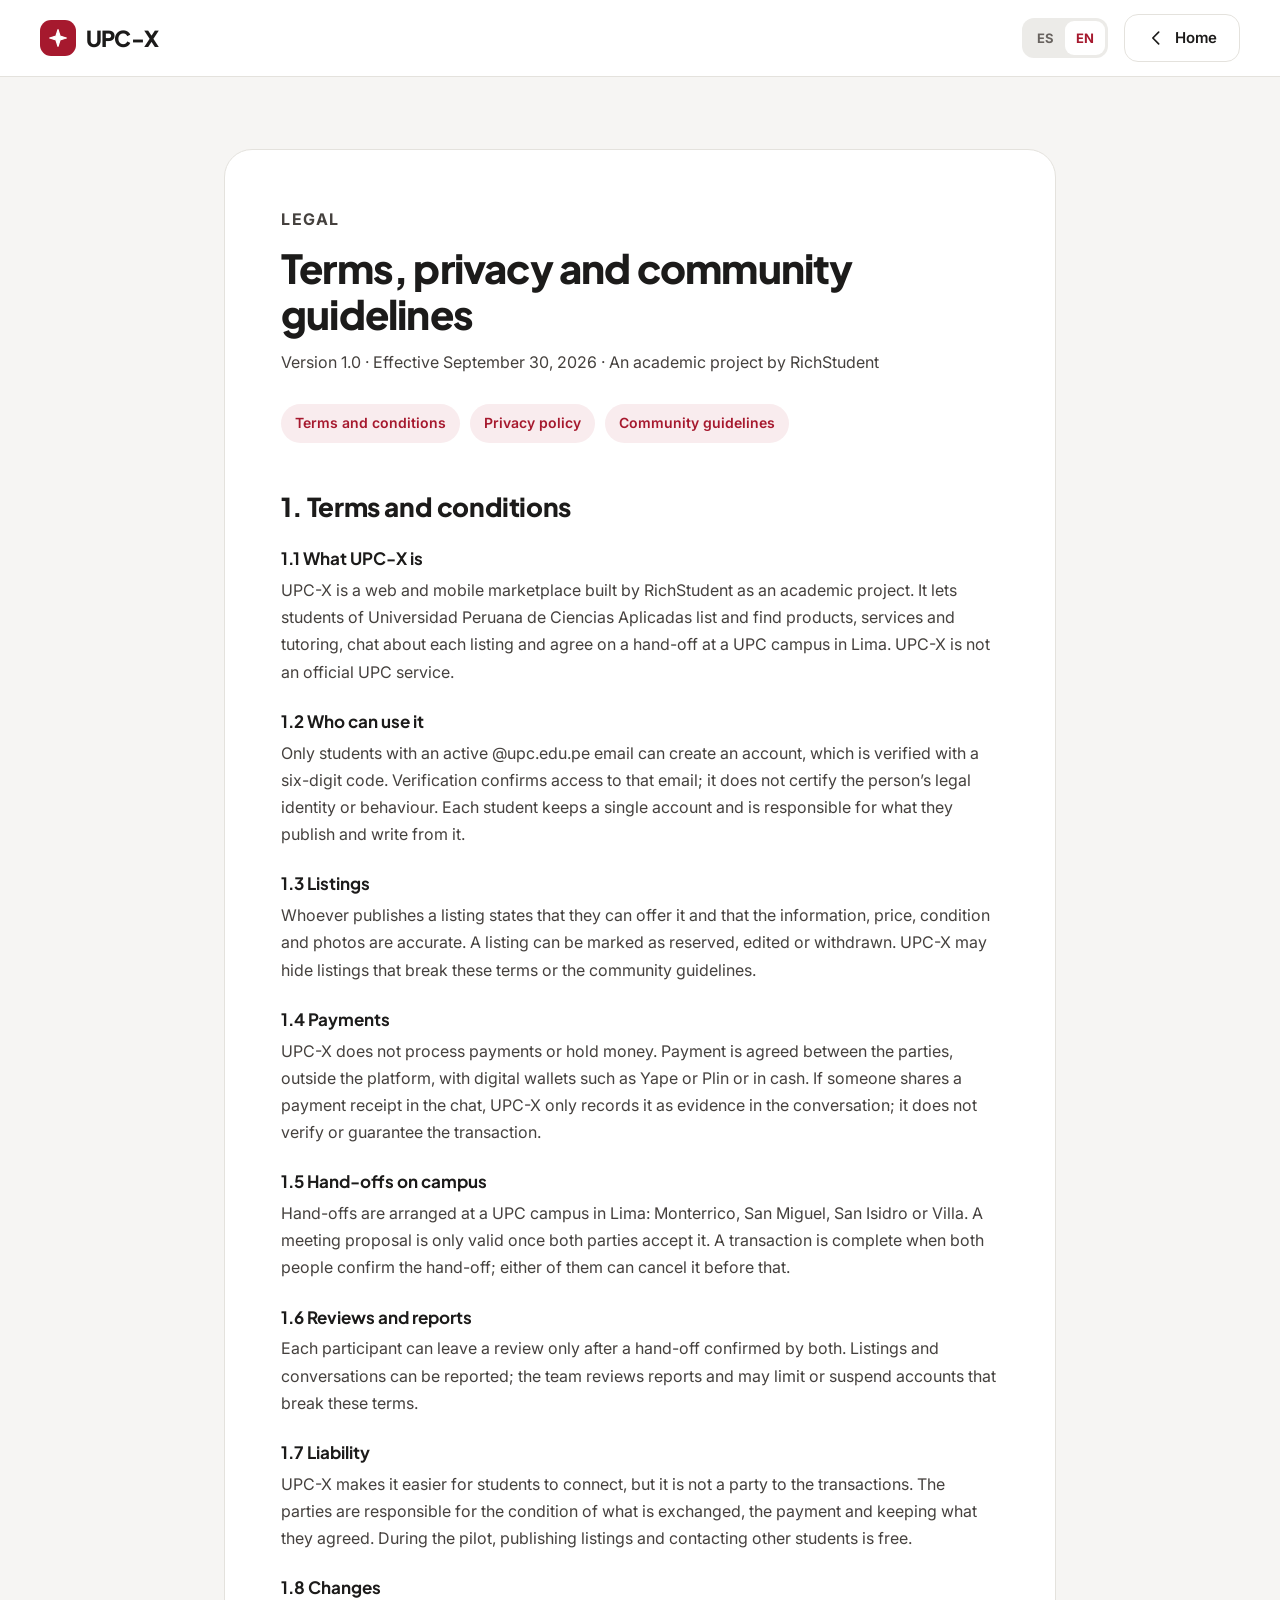
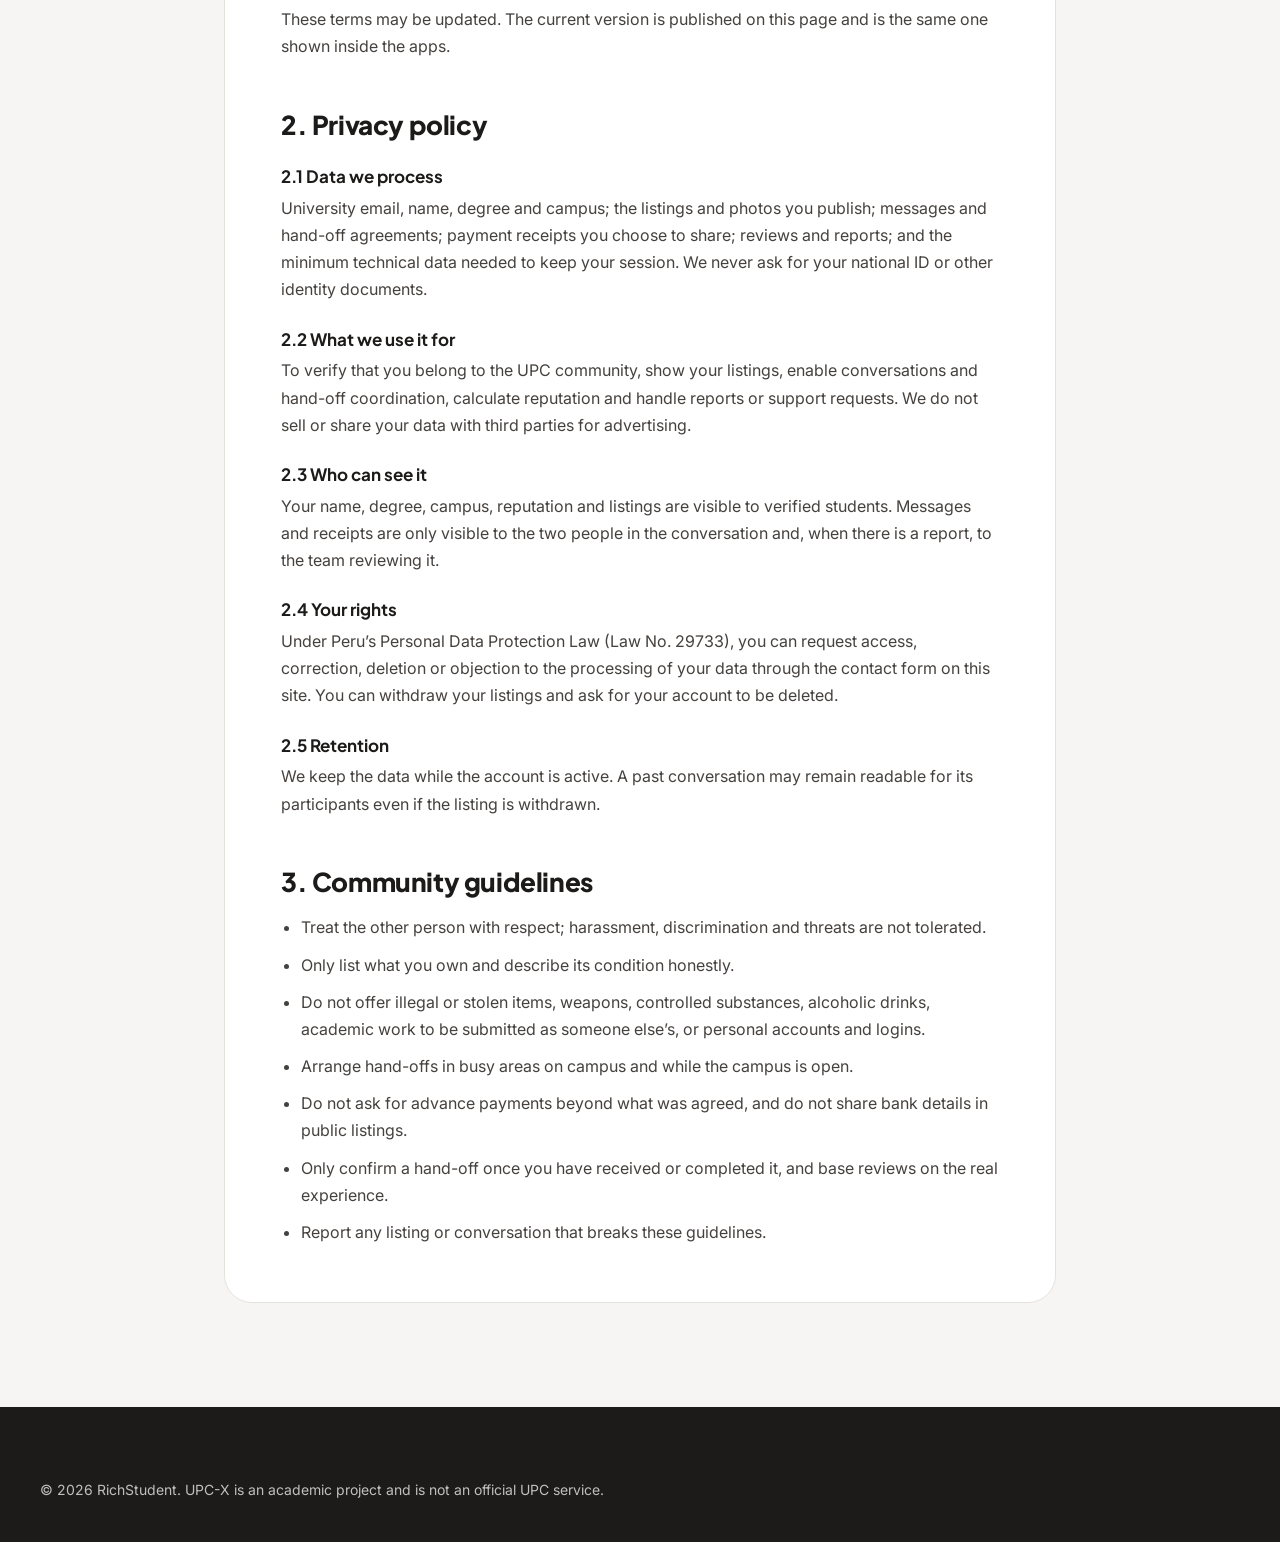
==== terminos.html @ 5d8f275a "feat: rediseñar la landing con los tokens del informe y versión móvil Rehace la landing sobre el dis" ====
<!doctype html>
<html lang="es-419">
<head>
  <meta charset="utf-8">
  <meta name="viewport" content="width=device-width, initial-scale=1">
  <title>UPC-X — Términos, privacidad y normas de la comunidad</title>
  <meta name="description" content="Marketplace web y móvil para estudiantes UPC verificados que coordinan compras, ventas, servicios y tutorías dentro del campus.">
  <meta name="keywords" content="marketplace UPC, estudiantes UPC, compra y venta en campus, avisos entre estudiantes, tutorías UPC">
  <meta name="author" content="RichStudent">
  <meta name="robots" content="index, follow">
  <meta name="theme-color" content="#a6192e">
  <link rel="canonical" href="https://upc-x.github.io/Landing-Page/terminos.html">
  <link rel="alternate" hreflang="es-419" href="https://upc-x.github.io/Landing-Page/terminos.html?lang=es">
  <link rel="alternate" hreflang="en" href="https://upc-x.github.io/Landing-Page/terminos.html?lang=en">
  <link rel="alternate" hreflang="x-default" href="https://upc-x.github.io/Landing-Page/terminos.html">
  <meta property="og:type" content="website">
  <meta property="og:site_name" content="UPC-X">
  <meta property="og:locale" content="es_LA">
  <meta property="og:locale:alternate" content="en_US">
  <meta property="og:title" content="UPC-X — Términos, privacidad y normas de la comunidad">
  <meta property="og:description" content="Marketplace web y móvil para estudiantes UPC verificados que coordinan compras, ventas, servicios y tutorías dentro del campus.">
  <meta property="og:image" content="https://upc-x.github.io/Landing-Page/assets/images/og-image.jpg">
  <meta property="og:image:alt" content="Portada de UPC-X: estudiantes UPC intercambiando útiles y la aplicación en un celular.">
  <meta name="twitter:card" content="summary_large_image">
  <link rel="icon" href="assets/icons/favicon.svg" type="image/svg+xml">
  <link rel="preconnect" href="https://fonts.googleapis.com">
  <link rel="preconnect" href="https://fonts.gstatic.com" crossorigin>
  <link href="https://fonts.googleapis.com/css2?family=Inter:wght@400;500;600;700&amp;family=Plus+Jakarta+Sans:wght@600;700;800&amp;display=swap" rel="stylesheet">
  <link rel="stylesheet" href="css/styles.css">
</head>
<body class="terms-page">
  <a class="skip-link" href="#contenido" data-i18n="skip">Saltar al contenido</a>

  <header class="site-header">
    <nav class="nav" aria-label="Principal" data-i18n-attr="aria-label:navLabel">
      <div class="container nav-inner">
        <a class="brand" href="index.html" aria-label="UPC-X, ir al inicio" data-i18n-attr="aria-label:brandLabel">
          <span class="brand-mark"><svg class="icon" viewBox="0 0 24 24" aria-hidden="true"><path d="m12 2 2.4 7.6L22 12l-7.6 2.4L12 22l-2.4-7.6L2 12l7.6-2.4Z"/></svg></span>
          <span class="brand-name">UPC-X</span>
        </a>
        <div class="nav-actions">
          <div class="lang-switch" role="group" aria-label="Idioma" data-i18n-attr="aria-label:langLabel">
            <button type="button" class="lang-option" data-lang="es" aria-pressed="true">ES</button>
            <button type="button" class="lang-option" data-lang="en" aria-pressed="false">EN</button>
          </div>
          <a class="btn btn-outline" href="index.html"><svg class="icon" viewBox="0 0 24 24" aria-hidden="true"><path d="m14 5-7 7 7 7"/></svg><span data-i18n="termsBack">Inicio</span></a>
        </div>
      </div>
    </nav>
  </header>

  <main id="contenido" class="terms">
    <div class="container terms-inner">
      <article data-lang-block="es" lang="es-419">
        <p class="eyebrow">Legal</p>
        <h1>Términos, privacidad y normas de la comunidad</h1>
        <p class="terms-meta">Versión 1.0 · Vigente desde el 30 de septiembre de 2026 · Proyecto académico de RichStudent</p>
        <nav class="terms-toc" aria-label="Contenido del documento">
          <a href="#terminos">Términos y condiciones</a>
          <a href="#privacidad">Política de privacidad</a>
          <a href="#normas">Normas de la comunidad</a>
        </nav>

        <section id="terminos" aria-labelledby="terminos-titulo">
          <h2 id="terminos-titulo">1. Términos y condiciones</h2>
          <h3>1.1 Qué es UPC-X</h3>
          <p>UPC-X es un marketplace web y móvil desarrollado por RichStudent como proyecto académico. Permite que estudiantes de la Universidad Peruana de Ciencias Aplicadas publiquen y encuentren productos, servicios y tutorías, conversen sobre cada aviso y acuerden la entrega en una sede UPC de Lima. UPC-X no es un servicio oficial de la UPC.</p>
          <h3>1.2 Quién puede usarlo</h3>
          <p>Solo pueden crear una cuenta los estudiantes con un correo institucional @upc.edu.pe activo, que se verifica mediante un código de seis dígitos. La verificación confirma el acceso a ese correo; no certifica la identidad civil ni la conducta de la persona. Cada estudiante mantiene una sola cuenta y es responsable de lo que publica y escribe desde ella.</p>
          <h3>1.3 Avisos</h3>
          <p>Quien publica un aviso declara que puede ofrecer lo publicado y que la información, el precio, la condición y las fotos corresponden a la realidad. Un aviso puede marcarse como reservado, editarse o retirarse. UPC-X puede ocultar avisos que incumplan estas condiciones o las normas de la comunidad.</p>
          <h3>1.4 Pagos</h3>
          <p>UPC-X no procesa pagos ni retiene dinero. El pago se acuerda entre las partes, fuera de la plataforma, mediante billeteras digitales como Yape o Plin o en efectivo. Si una persona comparte en el chat una constancia de pago, UPC-X solo la registra como evidencia de la conversación; no comprueba ni garantiza la operación.</p>
          <h3>1.5 Entregas en campus</h3>
          <p>Las entregas se coordinan en una sede UPC de Lima: Monterrico, San Miguel, San Isidro o Villa. Una propuesta de encuentro solo es válida cuando ambas partes la aceptan. La transacción se considera completada cuando las dos personas confirman la entrega; cualquiera de ellas puede cancelarla antes.</p>
          <h3>1.6 Reseñas y reportes</h3>
          <p>Cada participante puede dejar una reseña solo después de una entrega confirmada por ambos. Los avisos y las conversaciones pueden reportarse; el equipo revisa los reportes y puede limitar o suspender cuentas que incumplan estas condiciones.</p>
          <h3>1.7 Responsabilidad</h3>
          <p>UPC-X facilita el contacto entre estudiantes, pero no es parte de las transacciones. Las partes son responsables del estado de lo intercambiado, del pago y del cumplimiento de lo acordado. Durante el piloto, publicar avisos y contactar a otros estudiantes no tiene costo.</p>
          <h3>1.8 Cambios</h3>
          <p>Estos términos pueden actualizarse. La versión vigente se publica en esta página y es la misma que se muestra dentro de las aplicaciones.</p>
        </section>

        <section id="privacidad" aria-labelledby="privacidad-titulo">
          <h2 id="privacidad-titulo">2. Política de privacidad</h2>
          <h3>2.1 Datos que tratamos</h3>
          <p>Correo institucional, nombre, carrera y sede; avisos y fotos que publicas; mensajes y acuerdos de entrega; constancias de pago que decidas compartir; reseñas y reportes; y datos técnicos mínimos para mantener la sesión. No solicitamos DNI ni otros documentos de identidad.</p>
          <h3>2.2 Para qué los usamos</h3>
          <p>Para verificar que perteneces a la comunidad UPC, mostrar tus avisos, permitir la conversación y la coordinación de entregas, calcular la reputación y atender reportes o consultas de soporte. No vendemos ni cedemos tus datos a terceros con fines publicitarios.</p>
          <h3>2.3 Quién los ve</h3>
          <p>Tu nombre, carrera, sede, reputación y avisos son visibles para estudiantes verificados. Los mensajes y las constancias solo son visibles para las dos personas de la conversación y, cuando existe un reporte, para el equipo que lo revisa.</p>
          <h3>2.4 Tus derechos</h3>
          <p>Conforme a la Ley N.° 29733, Ley de Protección de Datos Personales del Perú, puedes solicitar acceso, rectificación, cancelación u oposición al tratamiento de tus datos mediante el formulario de contacto de esta página. Puedes retirar tus avisos y solicitar la eliminación de tu cuenta.</p>
          <h3>2.5 Conservación</h3>
          <p>Conservamos los datos mientras la cuenta esté activa. Una conversación histórica puede mantenerse legible para sus participantes aunque el aviso se retire.</p>
        </section>

        <section id="normas" aria-labelledby="normas-titulo">
          <h2 id="normas-titulo">3. Normas de la comunidad</h2>
          <ul class="terms-list">
            <li>Trata a la otra persona con respeto; no se tolera acoso, discriminación ni amenazas.</li>
            <li>Publica solo lo que tienes y describe su estado con honestidad.</li>
            <li>No ofrezcas artículos ilegales, robados, armas, sustancias controladas, bebidas alcohólicas, trabajos académicos para ser presentados como propios ni cuentas o accesos personales.</li>
            <li>Acuerda las entregas en lugares concurridos del campus y en horarios en que la sede esté abierta.</li>
            <li>No pidas pagos por adelantado fuera de lo acordado ni compartas datos bancarios en avisos públicos.</li>
            <li>Confirma la entrega solo cuando la hayas recibido o realizado, y deja reseñas basadas en la experiencia real.</li>
            <li>Reporta cualquier aviso o conversación que incumpla estas normas.</li>
          </ul>
        </section>
      </article>

      <article data-lang-block="en" lang="en" hidden>
        <p class="eyebrow">Legal</p>
        <h1>Terms, privacy and community guidelines</h1>
        <p class="terms-meta">Version 1.0 · Effective September 30, 2026 · An academic project by RichStudent</p>
        <nav class="terms-toc" aria-label="Document contents">
          <a href="#terms">Terms and conditions</a>
          <a href="#privacy">Privacy policy</a>
          <a href="#guidelines">Community guidelines</a>
        </nav>

        <section id="terms" aria-labelledby="terms-title">
          <h2 id="terms-title">1. Terms and conditions</h2>
          <h3>1.1 What UPC-X is</h3>
          <p>UPC-X is a web and mobile marketplace built by RichStudent as an academic project. It lets students of Universidad Peruana de Ciencias Aplicadas list and find products, services and tutoring, chat about each listing and agree on a hand-off at a UPC campus in Lima. UPC-X is not an official UPC service.</p>
          <h3>1.2 Who can use it</h3>
          <p>Only students with an active @upc.edu.pe email can create an account, which is verified with a six-digit code. Verification confirms access to that email; it does not certify the person’s legal identity or behaviour. Each student keeps a single account and is responsible for what they publish and write from it.</p>
          <h3>1.3 Listings</h3>
          <p>Whoever publishes a listing states that they can offer it and that the information, price, condition and photos are accurate. A listing can be marked as reserved, edited or withdrawn. UPC-X may hide listings that break these terms or the community guidelines.</p>
          <h3>1.4 Payments</h3>
          <p>UPC-X does not process payments or hold money. Payment is agreed between the parties, outside the platform, with digital wallets such as Yape or Plin or in cash. If someone shares a payment receipt in the chat, UPC-X only records it as evidence in the conversation; it does not verify or guarantee the transaction.</p>
          <h3>1.5 Hand-offs on campus</h3>
          <p>Hand-offs are arranged at a UPC campus in Lima: Monterrico, San Miguel, San Isidro or Villa. A meeting proposal is only valid once both parties accept it. A transaction is complete when both people confirm the hand-off; either of them can cancel it before that.</p>
          <h3>1.6 Reviews and reports</h3>
          <p>Each participant can leave a review only after a hand-off confirmed by both. Listings and conversations can be reported; the team reviews reports and may limit or suspend accounts that break these terms.</p>
          <h3>1.7 Liability</h3>
          <p>UPC-X makes it easier for students to connect, but it is not a party to the transactions. The parties are responsible for the condition of what is exchanged, the payment and keeping what they agreed. During the pilot, publishing listings and contacting other students is free.</p>
          <h3>1.8 Changes</h3>
          <p>These terms may be updated. The current version is published on this page and is the same one shown inside the apps.</p>
        </section>

        <section id="privacy" aria-labelledby="privacy-title">
          <h2 id="privacy-title">2. Privacy policy</h2>
          <h3>2.1 Data we process</h3>
          <p>University email, name, degree and campus; the listings and photos you publish; messages and hand-off agreements; payment receipts you choose to share; reviews and reports; and the minimum technical data needed to keep your session. We never ask for your national ID or other identity documents.</p>
          <h3>2.2 What we use it for</h3>
          <p>To verify that you belong to the UPC community, show your listings, enable conversations and hand-off coordination, calculate reputation and handle reports or support requests. We do not sell or share your data with third parties for advertising.</p>
          <h3>2.3 Who can see it</h3>
          <p>Your name, degree, campus, reputation and listings are visible to verified students. Messages and receipts are only visible to the two people in the conversation and, when there is a report, to the team reviewing it.</p>
          <h3>2.4 Your rights</h3>
          <p>Under Peru’s Personal Data Protection Law (Law No. 29733), you can request access, correction, deletion or objection to the processing of your data through the contact form on this site. You can withdraw your listings and ask for your account to be deleted.</p>
          <h3>2.5 Retention</h3>
          <p>We keep the data while the account is active. A past conversation may remain readable for its participants even if the listing is withdrawn.</p>
        </section>

        <section id="guidelines" aria-labelledby="guidelines-title">
          <h2 id="guidelines-title">3. Community guidelines</h2>
          <ul class="terms-list">
            <li>Treat the other person with respect; harassment, discrimination and threats are not tolerated.</li>
            <li>Only list what you own and describe its condition honestly.</li>
            <li>Do not offer illegal or stolen items, weapons, controlled substances, alcoholic drinks, academic work to be submitted as someone else’s, or personal accounts and logins.</li>
            <li>Arrange hand-offs in busy areas on campus and while the campus is open.</li>
            <li>Do not ask for advance payments beyond what was agreed, and do not share bank details in public listings.</li>
            <li>Only confirm a hand-off once you have received or completed it, and base reviews on the real experience.</li>
            <li>Report any listing or conversation that breaks these guidelines.</li>
          </ul>
        </section>
      </article>
    </div>
  </main>

  <footer class="footer">
    <div class="container">
      <div class="footer-bottom footer-bottom-solo">
        <p data-i18n="footerCopy">© 2026 RichStudent. UPC-X es un proyecto académico y no es un servicio oficial de la UPC.</p>
      </div>
    </div>
  </footer>

  <script src="js/i18n.js"></script>
  <script src="js/main.js"></script>
</body>
</html>
---- css/styles.css ----
/* UPC-X landing. Tokens from report section 4.1 (same values as the mobile and web mock-ups). */
:root {
  --bg: #f6f5f3;
  --ink: #1c1b1a;
  --card: #fff;
  --primary: #a6192e;
  --primary-dark: #7c1022;
  --secondary: #ecebe8;
  --muted: #68635f;
  --line: #e4e2dd;
  --rose: #f9ecee;
  --rose-light: #f2c7cd;
  --green: #0b6b5b;
  --mint: #e8f3ef;
  --hero: radial-gradient(ellipse at 100% 90%, #82313d 0, transparent 58%), linear-gradient(120deg, #360c16, #641023);
  --radius-lg: 28px;
  --radius-md: 24px;
  --radius-sm: 16px;
  --font-title: "Plus Jakarta Sans", Arial, sans-serif;
  --font-body: Inter, Arial, sans-serif;
}

*,
*::before,
*::after {
  box-sizing: border-box;
}

html {
  scroll-behavior: smooth;
  scroll-padding-top: 88px;
}

body {
  margin: 0;
  background: var(--card);
  color: var(--ink);
  font-family: var(--font-body);
  font-size: 16px;
  line-height: 1.6;
  -webkit-font-smoothing: antialiased;
}

h1,
h2,
h3,
h4,
p,
ul,
ol,
figure,
blockquote {
  margin: 0;
}

ul,
ol {
  padding: 0;
  list-style: none;
}

a {
  color: inherit;
  text-decoration: none;
}

img {
  display: block;
  max-width: 100%;
  height: auto;
}

button,
input,
textarea {
  font: inherit;
}

:focus-visible {
  outline: 3px solid var(--primary);
  outline-offset: 3px;
}

.hero :focus-visible,
.cta-card :focus-visible,
.footer :focus-visible {
  outline-color: #fff;
}

.skip-link {
  position: absolute;
  top: -48px;
  left: 16px;
  z-index: 100;
  padding: 10px 16px;
  border-radius: 12px;
  background: var(--ink);
  color: #fff;
}

.skip-link:focus {
  top: 12px;
}

.container {
  width: 100%;
  max-width: 1248px;
  margin: 0 auto;
  padding: 0 24px;
}

.icon {
  width: 20px;
  height: 20px;
  flex: none;
  fill: none;
  stroke: currentColor;
  stroke-width: 2;
  stroke-linecap: round;
  stroke-linejoin: round;
}

/* Buttons */
.btn {
  display: inline-flex;
  align-items: center;
  justify-content: center;
  gap: 8px;
  min-height: 48px;
  padding: 0 22px;
  border: 1px solid transparent;
  border-radius: 14px;
  font-size: 15px;
  font-weight: 600;
  line-height: 1.2;
  white-space: nowrap;
  cursor: pointer;
  transition: background-color 0.2s ease, border-color 0.2s ease, color 0.2s ease;
}

.btn-lg {
  min-height: 52px;
  padding: 0 26px;
  font-size: 16px;
}

.btn-block {
  width: 100%;
}

.btn-primary {
  background: var(--primary);
  color: #fff;
}

.btn-primary:hover {
  background: var(--primary-dark);
}

.btn-outline {
  border-color: var(--line);
  background: var(--card);
  color: var(--ink);
}

.btn-outline:hover {
  border-color: var(--primary);
  color: var(--primary);
}

.btn-light {
  background: #fff;
  color: var(--primary);
}

.btn-light:hover {
  background: var(--rose);
}

.btn-ghost {
  border-color: rgba(255, 255, 255, 0.45);
  background: transparent;
  color: #fff;
}

.btn-ghost:hover {
  border-color: #fff;
  background: rgba(255, 255, 255, 0.1);
}

/* Brand */
.brand {
  display: inline-flex;
  align-items: center;
  gap: 10px;
  color: var(--ink);
}

.brand-mark {
  display: grid;
  place-items: center;
  width: 36px;
  height: 36px;
  border-radius: 11px;
  background: var(--primary);
  color: #fff;
}

.brand-mark .icon {
  width: 20px;
  height: 20px;
  fill: currentColor;
  stroke-width: 1.5;
}

.brand-name {
  font-family: var(--font-title);
  font-size: 22px;
  font-weight: 800;
  line-height: 1;
  letter-spacing: -0.8px;
}

.brand-light {
  color: #fff;
}

/* Navigation */
.site-header {
  position: sticky;
  top: 0;
  z-index: 50;
}

.nav {
  position: relative;
  border-bottom: 1px solid var(--line);
  background: rgba(255, 255, 255, 0.96);
  backdrop-filter: blur(8px);
}

.nav-inner {
  display: flex;
  align-items: center;
  justify-content: space-between;
  gap: 24px;
  height: 76px;
}

.nav-links {
  display: flex;
  align-items: center;
  gap: 32px;
  font-size: 15px;
  font-weight: 500;
}

.nav-links a {
  color: var(--muted);
}

.nav-links a:hover {
  color: var(--primary);
}

.nav-menu-actions {
  display: none;
}

.nav-actions {
  display: flex;
  align-items: center;
  gap: 16px;
}

.nav-login {
  font-size: 15px;
  font-weight: 600;
}

.nav-login:hover {
  color: var(--primary);
}

.lang-switch {
  display: inline-flex;
  padding: 3px;
  border-radius: 12px;
  background: var(--secondary);
}

.lang-option {
  min-width: 40px;
  min-height: 34px;
  padding: 0 10px;
  border: 0;
  border-radius: 9px;
  background: transparent;
  color: var(--muted);
  font-size: 13px;
  font-weight: 700;
  cursor: pointer;
}

.lang-option[aria-pressed="true"] {
  background: var(--card);
  color: var(--primary);
}

.menu-toggle {
  display: none;
  place-items: center;
  width: 48px;
  height: 48px;
  border: 1px solid var(--line);
  border-radius: 14px;
  background: var(--card);
  color: var(--ink);
  cursor: pointer;
}

.menu-toggle .icon {
  width: 22px;
  height: 22px;
}

/* Hero */
.hero {
  padding: 88px 0 112px;
  background: var(--hero);
  color: #fff;
  overflow: hidden;
}

.hero-grid {
  display: grid;
  grid-template-columns: minmax(0, 1.02fr) minmax(0, 0.98fr);
  align-items: center;
  gap: 64px;
}

.hero-copy {
  display: flex;
  flex-direction: column;
  align-items: flex-start;
}

.hero-badge {
  display: inline-flex;
  align-items: center;
  gap: 8px;
  padding: 8px 14px;
  border: 1px solid rgba(255, 255, 255, 0.24);
  border-radius: 999px;
  background: rgba(255, 255, 255, 0.1);
  font-size: 14px;
  font-weight: 600;
  line-height: 1.3;
}

.hero-badge .icon {
  width: 18px;
  height: 18px;
  color: #9fe0cf;
}

.hero h1 {
  margin-top: 24px;
  font-family: var(--font-title);
  font-size: 62px;
  font-weight: 800;
  line-height: 1.06;
  letter-spacing: -1.5px;
}

.hero h1 em {
  color: var(--rose-light);
  font-style: normal;
}

.hero-lead {
  max-width: 540px;
  margin-top: 22px;
  color: rgba(255, 255, 255, 0.84);
  font-size: 18px;
  line-height: 1.6;
}

.hero-actions {
  display: flex;
  flex-wrap: wrap;
  gap: 14px;
  margin-top: 32px;
}

.hero-campus {
  display: inline-flex;
  align-items: center;
  gap: 8px;
  margin-top: 28px;
  color: rgba(255, 255, 255, 0.74);
  font-size: 14px;
  font-weight: 500;
}

.hero-campus .icon {
  width: 18px;
  height: 18px;
}

.hero-visual {
  position: relative;
  padding: 0 0 36px 72px;
}

.hero-photo {
  width: 100%;
  height: 470px;
  border-radius: var(--radius-lg);
  object-fit: cover;
  object-position: 42% center;
}

.phone {
  overflow: hidden;
  border: 7px solid #1c1b1a;
  border-radius: 34px;
  background: #1c1b1a;
  box-shadow: 0 24px 48px rgba(28, 27, 26, 0.28);
}

.phone img {
  width: 100%;
  border-radius: 27px;
}

.hero-phone {
  position: absolute;
  bottom: 0;
  left: 0;
  width: 200px;
}

.hero-chip {
  position: absolute;
  top: 24px;
  right: 24px;
  display: inline-flex;
  align-items: center;
  gap: 8px;
  padding: 10px 14px;
  border-radius: 14px;
  background: var(--card);
  color: var(--green);
  font-size: 14px;
  font-weight: 700;
  line-height: 1.2;
  box-shadow: 0 10px 24px rgba(28, 27, 26, 0.18);
}

.hero-chip .icon {
  width: 18px;
  height: 18px;
}

/* Sections */
.section {
  padding: 104px 0;
  background: var(--card);
}

.section-warm {
  background: var(--bg);
}

.section-head {
  display: flex;
  flex-direction: column;
  align-items: center;
  max-width: 760px;
  margin: 0 auto;
  text-align: center;
}

.section-head-left {
  align-items: flex-start;
  margin: 0;
  text-align: left;
}

.eyebrow {
  color: var(--primary);
  font-size: 13px;
  font-weight: 700;
  line-height: 1.3;
  letter-spacing: 1.6px;
  text-transform: uppercase;
}

.eyebrow-light {
  color: var(--rose-light);
}

.section h2 {
  margin-top: 12px;
  font-family: var(--font-title);
  font-size: 44px;
  font-weight: 800;
  line-height: 1.14;
  letter-spacing: -0.9px;
}

.section-lead {
  margin-top: 16px;
  color: var(--muted);
  font-size: 18px;
  line-height: 1.6;
}

.card-grid {
  display: grid;
  gap: 24px;
  margin-top: 56px;
}

.card-grid-3 {
  grid-template-columns: repeat(3, minmax(0, 1fr));
}

.card {
  display: flex;
  flex-direction: column;
  padding: 32px;
  border: 1px solid var(--line);
  border-radius: var(--radius-md);
  background: var(--card);
}

.card-soft {
  border-color: var(--bg);
  background: var(--bg);
}

.card-icon {
  display: grid;
  place-items: center;
  width: 52px;
  height: 52px;
  border-radius: 16px;
  background: var(--rose);
  color: var(--primary);
}

.card-soft .card-icon {
  background: var(--card);
}

.card-icon .icon {
  width: 24px;
  height: 24px;
}

.card h3 {
  margin-top: 22px;
  font-family: var(--font-title);
  font-size: 20px;
  font-weight: 700;
  line-height: 1.3;
  letter-spacing: -0.2px;
}

.card p {
  margin-top: 10px;
  color: var(--muted);
  font-size: 16px;
  line-height: 1.6;
}

.notice {
  display: flex;
  align-items: center;
  gap: 12px;
  margin-top: 32px;
  padding: 18px 22px;
  border-radius: var(--radius-sm);
  background: var(--mint);
  color: var(--green);
  font-size: 15px;
  font-weight: 600;
  line-height: 1.5;
}

/* How it works */
.steps {
  display: grid;
  grid-template-columns: repeat(3, minmax(0, 1fr));
  gap: 24px;
  margin-top: 56px;
}

.step {
  display: flex;
  flex-direction: column;
  overflow: hidden;
  border: 1px solid var(--line);
  border-radius: var(--radius-lg);
  background: var(--card);
}

.step-copy {
  display: flex;
  flex-direction: column;
  align-items: flex-start;
  padding: 32px 32px 0;
}

.step-number {
  display: grid;
  place-items: center;
  width: 40px;
  height: 40px;
  border-radius: 20px;
  background: var(--primary);
  color: #fff;
  font-family: var(--font-title);
  font-size: 17px;
  font-weight: 800;
}

.step h3 {
  margin-top: 20px;
  font-family: var(--font-title);
  font-size: 21px;
  font-weight: 700;
  line-height: 1.3;
  letter-spacing: -0.2px;
}

.step p {
  margin-top: 8px;
  color: var(--muted);
  font-size: 16px;
}

.step-shot {
  display: flex;
  justify-content: center;
  height: 300px;
  margin-top: 28px;
  overflow: hidden;
  background: var(--rose);
}

.step-shot .phone {
  width: 236px;
  height: 480px;
  margin-top: 28px;
  box-shadow: none;
}

/* Testimonials */
.quote {
  display: flex;
  flex-direction: column;
  padding: 32px;
  border-radius: var(--radius-md);
  background: var(--bg);
}

.stars {
  display: flex;
  gap: 4px;
  color: var(--primary);
}

.stars .icon {
  width: 20px;
  height: 20px;
  fill: currentColor;
  stroke-width: 1;
}

.quote blockquote {
  flex: 1;
  margin-top: 20px;
  font-family: var(--font-title);
  font-size: 18px;
  font-weight: 600;
  line-height: 1.55;
  letter-spacing: -0.2px;
}

.person {
  display: flex;
  align-items: center;
  gap: 14px;
  margin-top: 24px;
}

.avatar {
  display: grid;
  place-items: center;
  width: 46px;
  height: 46px;
  border-radius: 23px;
  background: var(--rose);
  color: var(--primary);
  font-size: 15px;
  font-weight: 700;
}

.person strong {
  display: block;
  font-size: 16px;
  line-height: 1.3;
}

.person strong + span {
  display: block;
  color: var(--muted);
  font-size: 14px;
  line-height: 1.4;
}

.footnote {
  margin-top: 24px;
  color: var(--muted);
  font-size: 13px;
  text-align: center;
}

/* FAQ and contact */
.faq-grid {
  display: grid;
  grid-template-columns: minmax(0, 1.25fr) minmax(0, 0.75fr);
  align-items: start;
  gap: 48px;
}

.faq-list {
  display: flex;
  flex-direction: column;
  gap: 12px;
  margin-top: 32px;
}

.faq-item {
  border: 1px solid var(--line);
  border-radius: 18px;
  background: var(--card);
}

.faq-item summary {
  display: flex;
  align-items: center;
  justify-content: space-between;
  gap: 16px;
  padding: 20px 22px 20px 24px;
  font-family: var(--font-title);
  font-size: 17px;
  font-weight: 700;
  line-height: 1.4;
  list-style: none;
  cursor: pointer;
}

.faq-item summary::-webkit-details-marker {
  display: none;
}

.faq-icon {
  color: var(--primary);
  transition: transform 0.2s ease;
}

.faq-item[open] .faq-icon {
  transform: rotate(180deg);
}

.faq-item p {
  padding: 0 24px 22px;
  color: var(--muted);
  font-size: 16px;
}

.contact-card {
  display: flex;
  flex-direction: column;
  padding: 32px;
  border: 1px solid var(--line);
  border-radius: var(--radius-md);
  background: var(--card);
}

.contact-card h3 {
  font-family: var(--font-title);
  font-size: 24px;
  font-weight: 800;
  line-height: 1.25;
  letter-spacing: -0.6px;
}

.contact-card > p {
  margin-top: 8px;
  color: var(--muted);
  font-size: 15px;
}

.contact-form {
  display: flex;
  flex-direction: column;
  gap: 18px;
  margin-top: 24px;
}

.field {
  display: flex;
  flex-direction: column;
  gap: 8px;
}

.field label {
  font-size: 14px;
  font-weight: 600;
}

.field input,
.field textarea {
  width: 100%;
  min-height: 48px;
  padding: 12px 14px;
  border: 1px solid var(--line);
  border-radius: 14px;
  background: var(--card);
  color: var(--ink);
  font-size: 15px;
  line-height: 1.5;
}

.field textarea {
  resize: vertical;
}

.field input::placeholder,
.field textarea::placeholder {
  color: #8a8480;
}

.field [aria-invalid="true"] {
  border-color: var(--primary);
}

.field-error {
  color: var(--primary);
  font-size: 13px;
  font-weight: 600;
}

.form-status {
  padding: 12px 14px;
  border-radius: 12px;
  background: var(--mint);
  color: var(--green);
  font-size: 14px;
  font-weight: 600;
}

.form-status.is-error {
  background: var(--rose);
  color: var(--primary);
}

/* Call to action */
.section-cta {
  padding: 24px 0 104px;
  background: var(--bg);
}

.cta-card {
  display: grid;
  grid-template-columns: minmax(0, 1.2fr) minmax(0, 0.8fr);
  align-items: end;
  gap: 32px;
  overflow: hidden;
  padding: 0 64px;
  border-radius: 32px;
  background: var(--hero);
  color: #fff;
}

.cta-copy {
  display: flex;
  flex-direction: column;
  align-items: flex-start;
  align-self: center;
  padding: 72px 0;
}

.cta-card h2 {
  font-size: 48px;
}

.cta-lead {
  max-width: 460px;
  margin-top: 16px;
  color: rgba(255, 255, 255, 0.84);
  font-size: 18px;
}

.cta-visual {
  display: flex;
  justify-content: center;
  height: 380px;
}

.cta-phone {
  width: 260px;
  height: 540px;
  margin-top: 56px;
}

/* Footer */
.footer {
  padding: 72px 0 40px;
  background: var(--ink);
  color: rgba(255, 255, 255, 0.72);
}

.footer-top {
  display: flex;
  justify-content: space-between;
  gap: 48px;
}

.footer-brand {
  display: flex;
  flex-direction: column;
  gap: 16px;
  max-width: 320px;
  font-size: 15px;
}

.footer-cols {
  display: flex;
  gap: 72px;
}

.footer-col {
  display: flex;
  flex-direction: column;
  gap: 12px;
  font-size: 15px;
}

.footer-col h4 {
  margin-bottom: 4px;
  color: #fff;
  font-family: var(--font-title);
  font-size: 15px;
  font-weight: 700;
}

.footer-col a:hover {
  color: #fff;
}

.footer-bottom {
  margin-top: 56px;
  padding-top: 24px;
  border-top: 1px solid rgba(255, 255, 255, 0.14);
  font-size: 14px;
}

/* Terms page */
.terms {
  padding: 72px 0 104px;
  background: var(--bg);
}

.terms-inner {
  max-width: 880px;
}

.terms article {
  padding: 56px;
  border: 1px solid var(--line);
  border-radius: var(--radius-lg);
  background: var(--card);
}

.terms h1 {
  margin-top: 12px;
  font-family: var(--font-title);
  font-size: 40px;
  font-weight: 800;
  line-height: 1.15;
  letter-spacing: -0.8px;
}

.terms-meta {
  margin-top: 12px;
  color: var(--muted);
  font-size: 14px;
}

.terms-toc {
  display: flex;
  flex-wrap: wrap;
  gap: 10px;
  margin-top: 28px;
}

.terms-toc a {
  padding: 8px 14px;
  border-radius: 999px;
  background: var(--rose);
  color: var(--primary);
  font-size: 14px;
  font-weight: 600;
}

.terms section {
  margin-top: 48px;
  scroll-margin-top: 96px;
}

.terms h2 {
  font-family: var(--font-title);
  font-size: 26px;
  font-weight: 800;
  line-height: 1.25;
  letter-spacing: -0.4px;
}

.terms h3 {
  margin-top: 24px;
  font-family: var(--font-title);
  font-size: 17px;
  font-weight: 700;
  line-height: 1.4;
}

.terms p,
.terms-list li {
  color: #45413e;
  font-size: 16px;
  line-height: 1.7;
}

.terms h3 + p {
  margin-top: 6px;
}

.terms-list {
  display: flex;
  flex-direction: column;
  gap: 10px;
  margin-top: 16px;
  padding-left: 20px;
  list-style: disc;
}

.footer-bottom-solo {
  margin-top: 0;
  padding-top: 0;
  border-top: 0;
}

/* Tablet */
@media (max-width: 1100px) {
  .nav-links {
    gap: 20px;
  }

  .nav-links li:nth-child(4) {
    display: none;
  }

  .hero h1 {
    font-size: 50px;
  }

  .hero-grid {
    gap: 40px;
  }

  .card-grid-3,
  .steps {
    grid-template-columns: repeat(2, minmax(0, 1fr));
  }

  .faq-grid {
    grid-template-columns: minmax(0, 1fr);
  }

  .cta-card {
    padding: 0 40px;
  }
}

/* Mobile */
@media (max-width: 760px) {
  html {
    scroll-padding-top: 72px;
  }

  .container {
    padding: 0 20px;
  }

  .nav-inner {
    height: 68px;
  }

  .nav-login,
  .nav-signup {
    display: none;
  }

  .menu-toggle {
    display: grid;
  }

  .nav-links {
    position: absolute;
    top: 68px;
    right: 0;
    left: 0;
    display: none;
    flex-direction: column;
    align-items: stretch;
    gap: 0;
    padding: 8px 20px 20px;
    border-bottom: 1px solid var(--line);
    background: var(--card);
  }

  .nav-links.is-open {
    display: flex;
  }

  .nav-links li:nth-child(4) {
    display: block;
  }

  .nav-links a {
    display: block;
    padding: 14px 0;
    color: var(--ink);
    font-size: 16px;
  }

  .nav-menu-actions {
    display: flex;
    flex-direction: column;
    gap: 10px;
    margin-top: 8px;
  }

  .nav-links .nav-menu-actions a {
    display: inline-flex;
    padding: 0 22px;
  }

  .nav-links .nav-menu-actions .btn-primary {
    color: #fff;
  }

  .hero {
    padding: 48px 0 64px;
  }

  .hero-grid {
    grid-template-columns: minmax(0, 1fr);
    gap: 40px;
  }

  .hero h1 {
    font-size: 38px;
    letter-spacing: -1px;
  }

  .hero-lead {
    font-size: 16px;
  }

  .hero-actions {
    flex-direction: column;
    align-self: stretch;
  }

  .hero-actions .btn {
    width: 100%;
  }

  .hero-campus {
    font-size: 13px;
  }

  .hero-visual {
    padding: 0 0 24px 40px;
  }

  .hero-photo {
    height: 250px;
    border-radius: var(--radius-md);
  }

  .hero-phone {
    width: 116px;
    border-width: 4px;
    border-radius: 20px;
  }

  .hero-phone img {
    border-radius: 16px;
  }

  .hero-chip {
    top: 14px;
    right: 14px;
    padding: 8px 12px;
    font-size: 13px;
  }

  .section {
    padding: 72px 0;
  }

  .section h2 {
    font-size: 30px;
    letter-spacing: -0.6px;
  }

  .section-lead {
    font-size: 16px;
  }

  .card-grid,
  .steps {
    margin-top: 40px;
  }

  .card-grid-3,
  .steps {
    grid-template-columns: minmax(0, 1fr);
    gap: 16px;
  }

  .card,
  .quote {
    padding: 24px;
  }

  .notice {
    align-items: flex-start;
    padding: 16px 18px;
    font-size: 14px;
  }

  .step-copy {
    padding: 24px 24px 0;
  }

  .step-shot {
    height: 240px;
    margin-top: 24px;
  }

  .step-shot .phone {
    width: 200px;
    height: 400px;
    margin-top: 24px;
  }

  .faq-grid {
    gap: 32px;
  }

  .faq-item summary {
    padding: 18px 18px 18px 20px;
    font-size: 16px;
  }

  .faq-item p {
    padding: 0 20px 20px;
    font-size: 15px;
  }

  .contact-card {
    padding: 24px;
  }

  .section-cta {
    padding: 0 0 72px;
  }

  .cta-card {
    grid-template-columns: minmax(0, 1fr);
    gap: 0;
    padding: 0 24px;
    border-radius: var(--radius-md);
  }

  .cta-copy {
    padding: 48px 0 32px;
  }

  .cta-card h2 {
    font-size: 32px;
  }

  .cta-lead {
    font-size: 16px;
  }

  .cta-copy .hero-actions {
    width: 100%;
  }

  .cta-visual {
    height: 260px;
  }

  .cta-phone {
    width: 210px;
    height: 440px;
    margin-top: 0;
  }

  .footer {
    padding: 56px 0 32px;
  }

  .footer-top {
    flex-direction: column;
    gap: 40px;
  }

  .footer-cols {
    flex-direction: column;
    gap: 32px;
  }

  .footer-bottom {
    margin-top: 40px;
    font-size: 13px;
  }

  .footer-bottom-solo {
    margin-top: 0;
  }

  .terms {
    padding: 40px 0 72px;
  }

  .terms article {
    padding: 28px 22px;
    border-radius: var(--radius-md);
  }

  .terms h1 {
    font-size: 30px;
  }

  .terms h2 {
    font-size: 22px;
  }
}

@media (prefers-reduced-motion: reduce) {
  html {
    scroll-behavior: auto;
  }

  .btn,
  .faq-icon {
    transition: none;
  }
}
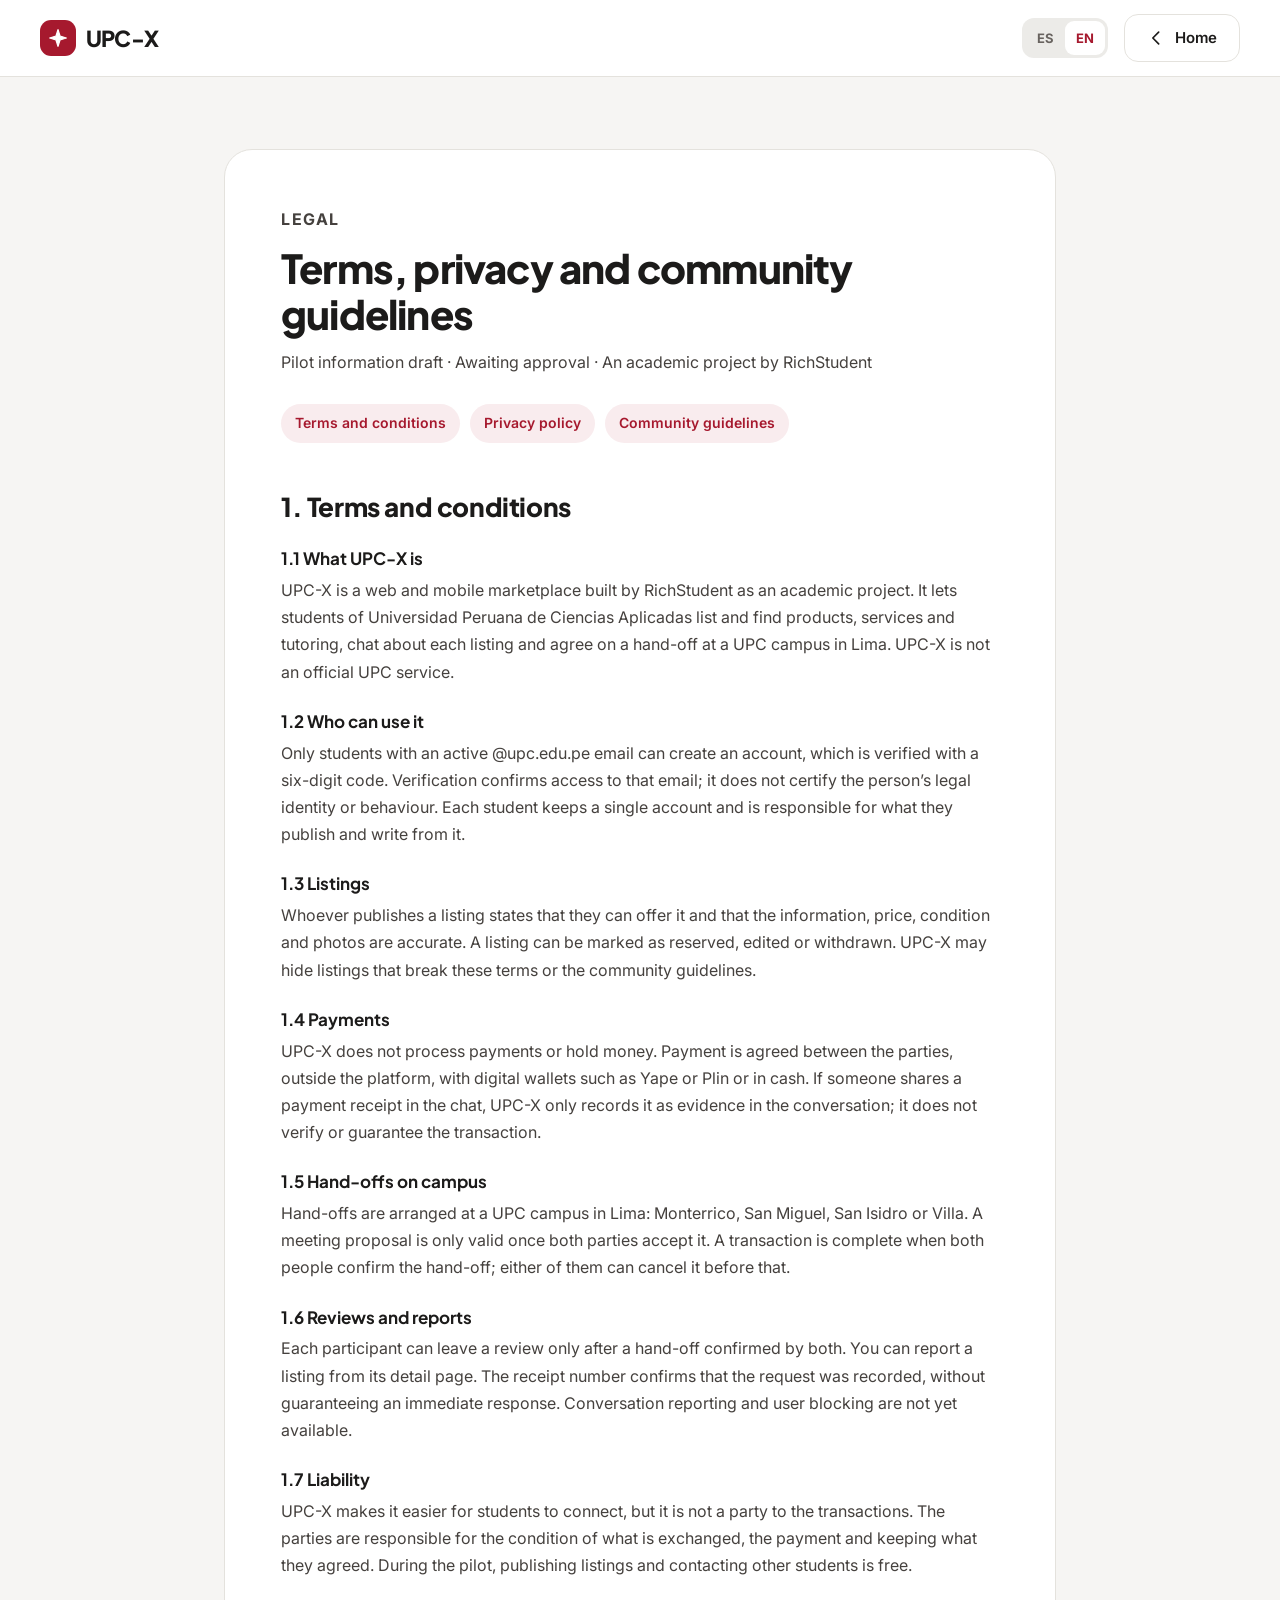
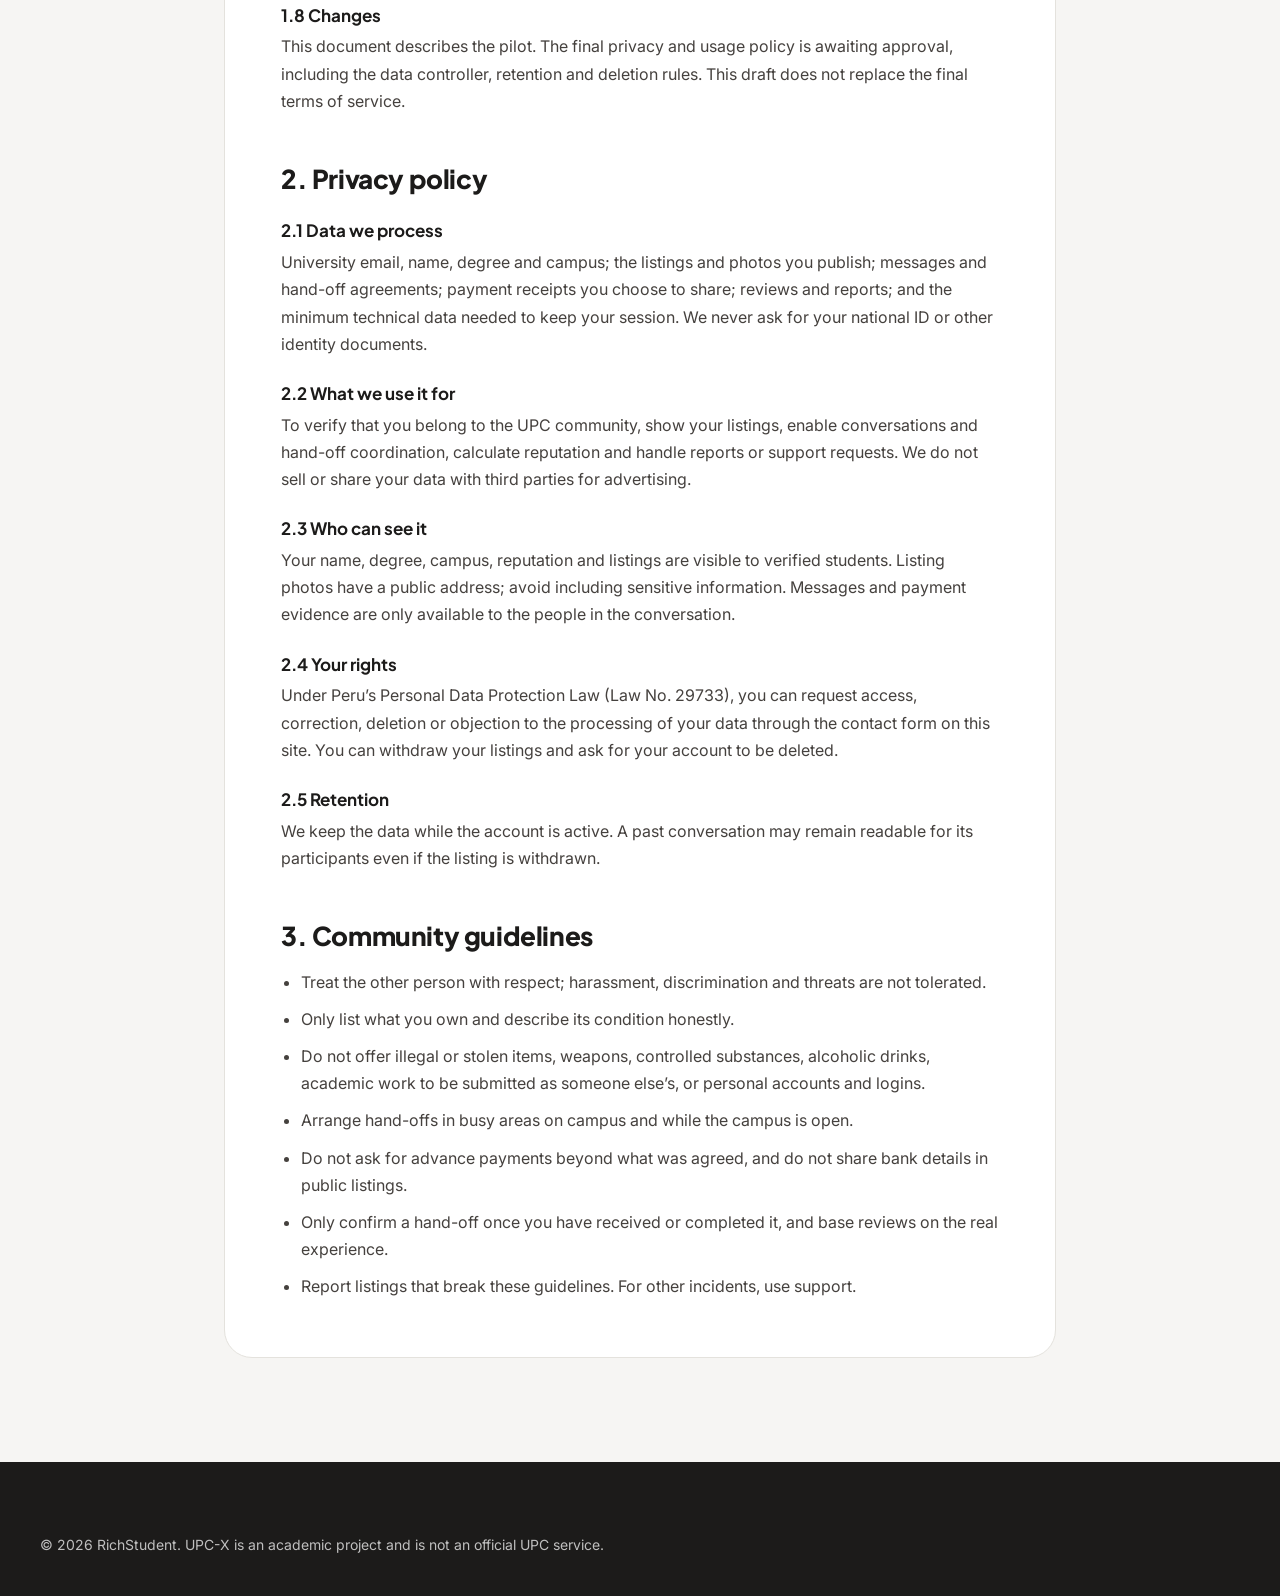
==== commit 10b374b4: "fix: alinear información del piloto con funciones disponibles" ====
--- a/terminos.html
+++ b/terminos.html
@@ -54,7 +54,7 @@
       <article data-lang-block="es" lang="es-419">
         <p class="eyebrow">Legal</p>
         <h1>Términos, privacidad y normas de la comunidad</h1>
-        <p class="terms-meta">Versión 1.0 · Vigente desde el 30 de septiembre de 2026 · Proyecto académico de RichStudent</p>
+        <p class="terms-meta">Borrador informativo del piloto · Pendiente de aprobación · Proyecto académico de RichStudent</p>
         <nav class="terms-toc" aria-label="Contenido del documento">
           <a href="#terminos">Términos y condiciones</a>
           <a href="#privacidad">Política de privacidad</a>
@@ -74,11 +74,11 @@
           <h3>1.5 Entregas en campus</h3>
           <p>Las entregas se coordinan en una sede UPC de Lima: Monterrico, San Miguel, San Isidro o Villa. Una propuesta de encuentro solo es válida cuando ambas partes la aceptan. La transacción se considera completada cuando las dos personas confirman la entrega; cualquiera de ellas puede cancelarla antes.</p>
           <h3>1.6 Reseñas y reportes</h3>
-          <p>Cada participante puede dejar una reseña solo después de una entrega confirmada por ambos. Los avisos y las conversaciones pueden reportarse; el equipo revisa los reportes y puede limitar o suspender cuentas que incumplan estas condiciones.</p>
+          <p>Cada participante puede dejar una reseña solo después de una entrega confirmada por ambos. Puedes reportar un aviso desde su detalle. El número de recepción confirma que se registró la solicitud, sin garantizar una respuesta inmediata. El reporte de conversaciones y el bloqueo de usuarios todavía no están disponibles.</p>
           <h3>1.7 Responsabilidad</h3>
           <p>UPC-X facilita el contacto entre estudiantes, pero no es parte de las transacciones. Las partes son responsables del estado de lo intercambiado, del pago y del cumplimiento de lo acordado. Durante el piloto, publicar avisos y contactar a otros estudiantes no tiene costo.</p>
           <h3>1.8 Cambios</h3>
-          <p>Estos términos pueden actualizarse. La versión vigente se publica en esta página y es la misma que se muestra dentro de las aplicaciones.</p>
+          <p>Este documento describe el piloto. La política definitiva de privacidad y uso está pendiente de aprobación, incluidos el responsable, la conservación y la eliminación de datos. Este borrador no sustituye los términos definitivos del servicio.</p>
         </section>
 
         <section id="privacidad" aria-labelledby="privacidad-titulo">
@@ -88,7 +88,7 @@
           <h3>2.2 Para qué los usamos</h3>
           <p>Para verificar que perteneces a la comunidad UPC, mostrar tus avisos, permitir la conversación y la coordinación de entregas, calcular la reputación y atender reportes o consultas de soporte. No vendemos ni cedemos tus datos a terceros con fines publicitarios.</p>
           <h3>2.3 Quién los ve</h3>
-          <p>Tu nombre, carrera, sede, reputación y avisos son visibles para estudiantes verificados. Los mensajes y las constancias solo son visibles para las dos personas de la conversación y, cuando existe un reporte, para el equipo que lo revisa.</p>
+          <p>Tu nombre, carrera, sede, reputación y avisos son visibles para estudiantes verificados. Las fotos de avisos tienen una dirección pública; evita incluir datos sensibles. Los mensajes y las constancias solo están disponibles para quienes participan en la conversación.</p>
           <h3>2.4 Tus derechos</h3>
           <p>Conforme a la Ley N.° 29733, Ley de Protección de Datos Personales del Perú, puedes solicitar acceso, rectificación, cancelación u oposición al tratamiento de tus datos mediante el formulario de contacto de esta página. Puedes retirar tus avisos y solicitar la eliminación de tu cuenta.</p>
           <h3>2.5 Conservación</h3>
@@ -104,7 +104,7 @@
             <li>Acuerda las entregas en lugares concurridos del campus y en horarios en que la sede esté abierta.</li>
             <li>No pidas pagos por adelantado fuera de lo acordado ni compartas datos bancarios en avisos públicos.</li>
             <li>Confirma la entrega solo cuando la hayas recibido o realizado, y deja reseñas basadas en la experiencia real.</li>
-            <li>Reporta cualquier aviso o conversación que incumpla estas normas.</li>
+            <li>Reporta los avisos que incumplan estas normas. Para otras incidencias, utiliza soporte.</li>
           </ul>
         </section>
       </article>
@@ -112,7 +112,7 @@
       <article data-lang-block="en" lang="en" hidden>
         <p class="eyebrow">Legal</p>
         <h1>Terms, privacy and community guidelines</h1>
-        <p class="terms-meta">Version 1.0 · Effective September 30, 2026 · An academic project by RichStudent</p>
+        <p class="terms-meta">Pilot information draft · Awaiting approval · An academic project by RichStudent</p>
         <nav class="terms-toc" aria-label="Document contents">
           <a href="#terms">Terms and conditions</a>
           <a href="#privacy">Privacy policy</a>
@@ -132,11 +132,11 @@
           <h3>1.5 Hand-offs on campus</h3>
           <p>Hand-offs are arranged at a UPC campus in Lima: Monterrico, San Miguel, San Isidro or Villa. A meeting proposal is only valid once both parties accept it. A transaction is complete when both people confirm the hand-off; either of them can cancel it before that.</p>
           <h3>1.6 Reviews and reports</h3>
-          <p>Each participant can leave a review only after a hand-off confirmed by both. Listings and conversations can be reported; the team reviews reports and may limit or suspend accounts that break these terms.</p>
+          <p>Each participant can leave a review only after a hand-off confirmed by both. You can report a listing from its detail page. The receipt number confirms that the request was recorded, without guaranteeing an immediate response. Conversation reporting and user blocking are not yet available.</p>
           <h3>1.7 Liability</h3>
           <p>UPC-X makes it easier for students to connect, but it is not a party to the transactions. The parties are responsible for the condition of what is exchanged, the payment and keeping what they agreed. During the pilot, publishing listings and contacting other students is free.</p>
           <h3>1.8 Changes</h3>
-          <p>These terms may be updated. The current version is published on this page and is the same one shown inside the apps.</p>
+          <p>This document describes the pilot. The final privacy and usage policy is awaiting approval, including the data controller, retention and deletion rules. This draft does not replace the final terms of service.</p>
         </section>
 
         <section id="privacy" aria-labelledby="privacy-title">
@@ -146,7 +146,7 @@
           <h3>2.2 What we use it for</h3>
           <p>To verify that you belong to the UPC community, show your listings, enable conversations and hand-off coordination, calculate reputation and handle reports or support requests. We do not sell or share your data with third parties for advertising.</p>
           <h3>2.3 Who can see it</h3>
-          <p>Your name, degree, campus, reputation and listings are visible to verified students. Messages and receipts are only visible to the two people in the conversation and, when there is a report, to the team reviewing it.</p>
+          <p>Your name, degree, campus, reputation and listings are visible to verified students. Listing photos have a public address; avoid including sensitive information. Messages and payment evidence are only available to the people in the conversation.</p>
           <h3>2.4 Your rights</h3>
           <p>Under Peru’s Personal Data Protection Law (Law No. 29733), you can request access, correction, deletion or objection to the processing of your data through the contact form on this site. You can withdraw your listings and ask for your account to be deleted.</p>
           <h3>2.5 Retention</h3>
@@ -162,7 +162,7 @@
             <li>Arrange hand-offs in busy areas on campus and while the campus is open.</li>
             <li>Do not ask for advance payments beyond what was agreed, and do not share bank details in public listings.</li>
             <li>Only confirm a hand-off once you have received or completed it, and base reviews on the real experience.</li>
-            <li>Report any listing or conversation that breaks these guidelines.</li>
+            <li>Report listings that break these guidelines. For other incidents, use support.</li>
           </ul>
         </section>
       </article>
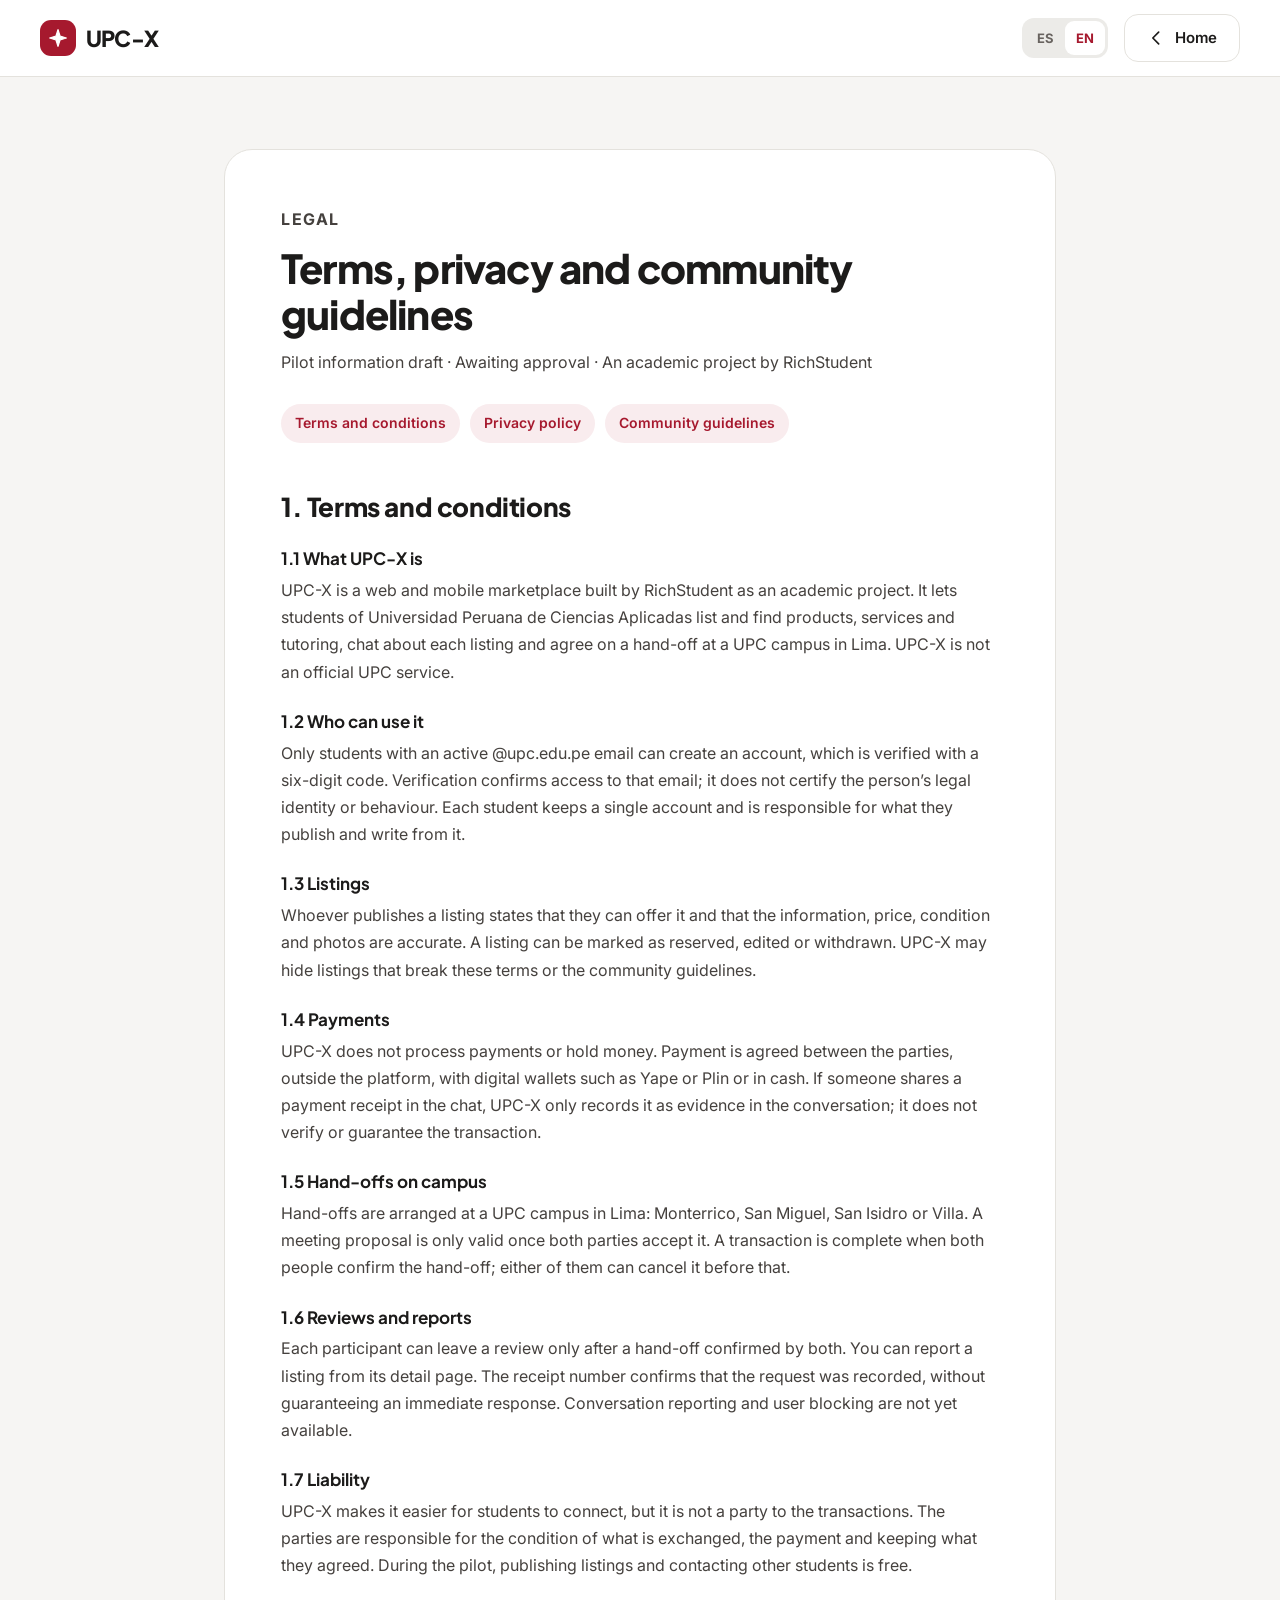
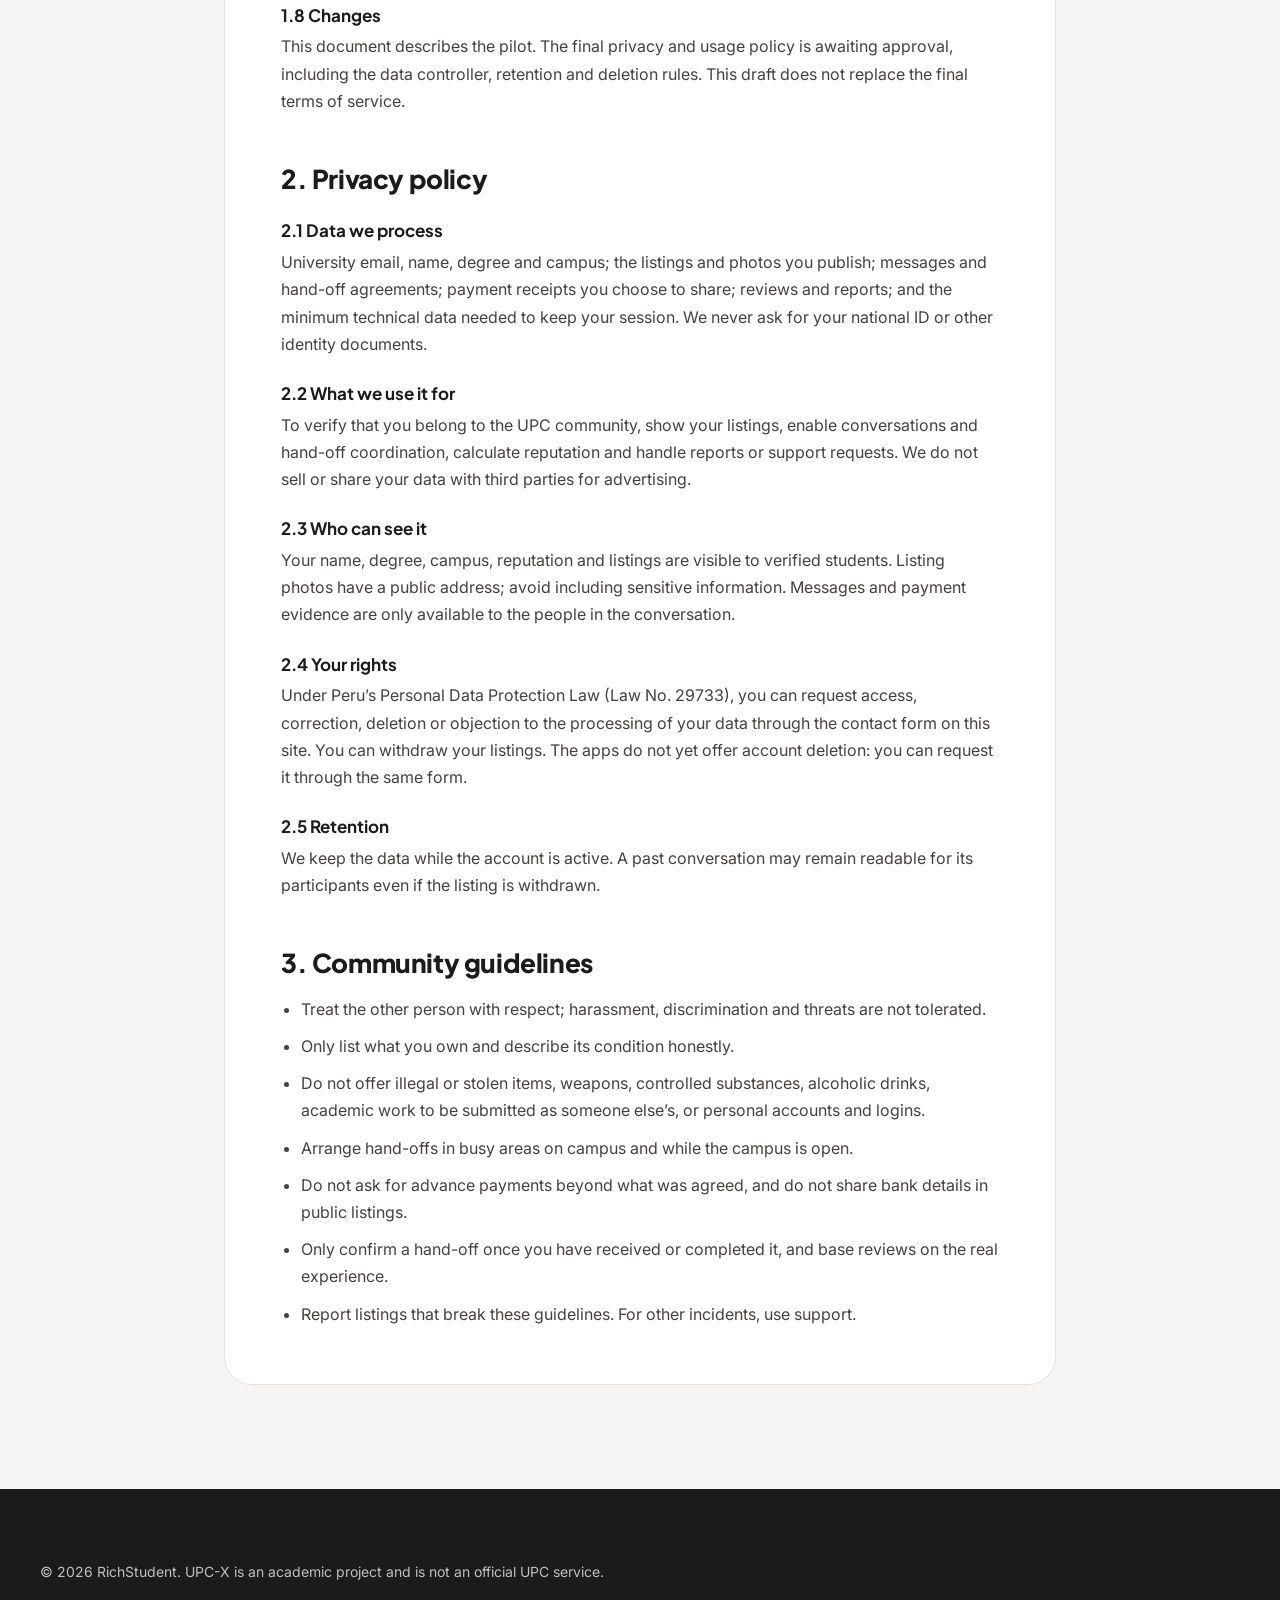
==== commit 6f88ec28: "fix: corregir reportes y solicitud de datos pendientes en la landing" ====
--- a/terminos.html
+++ b/terminos.html
@@ -90,7 +90,7 @@
           <h3>2.3 Quién los ve</h3>
           <p>Tu nombre, carrera, sede, reputación y avisos son visibles para estudiantes verificados. Las fotos de avisos tienen una dirección pública; evita incluir datos sensibles. Los mensajes y las constancias solo están disponibles para quienes participan en la conversación.</p>
           <h3>2.4 Tus derechos</h3>
-          <p>Conforme a la Ley N.° 29733, Ley de Protección de Datos Personales del Perú, puedes solicitar acceso, rectificación, cancelación u oposición al tratamiento de tus datos mediante el formulario de contacto de esta página. Puedes retirar tus avisos y solicitar la eliminación de tu cuenta.</p>
+          <p>Conforme a la Ley N.° 29733, Ley de Protección de Datos Personales del Perú, puedes solicitar acceso, rectificación, cancelación u oposición al tratamiento de tus datos mediante el <a href="index.html#contacto">formulario de contacto</a> del sitio. Puedes retirar tus avisos. Las aplicaciones todavía no ofrecen la eliminación de la cuenta: puedes solicitarla por ese mismo formulario.</p>
           <h3>2.5 Conservación</h3>
           <p>Conservamos los datos mientras la cuenta esté activa. Una conversación histórica puede mantenerse legible para sus participantes aunque el aviso se retire.</p>
         </section>
@@ -148,7 +148,7 @@
           <h3>2.3 Who can see it</h3>
           <p>Your name, degree, campus, reputation and listings are visible to verified students. Listing photos have a public address; avoid including sensitive information. Messages and payment evidence are only available to the people in the conversation.</p>
           <h3>2.4 Your rights</h3>
-          <p>Under Peru’s Personal Data Protection Law (Law No. 29733), you can request access, correction, deletion or objection to the processing of your data through the contact form on this site. You can withdraw your listings and ask for your account to be deleted.</p>
+          <p>Under Peru’s Personal Data Protection Law (Law No. 29733), you can request access, correction, deletion or objection to the processing of your data through the <a href="index.html#contacto">contact form</a> on this site. You can withdraw your listings. The apps do not yet offer account deletion: you can request it through the same form.</p>
           <h3>2.5 Retention</h3>
           <p>We keep the data while the account is active. A past conversation may remain readable for its participants even if the listing is withdrawn.</p>
         </section>
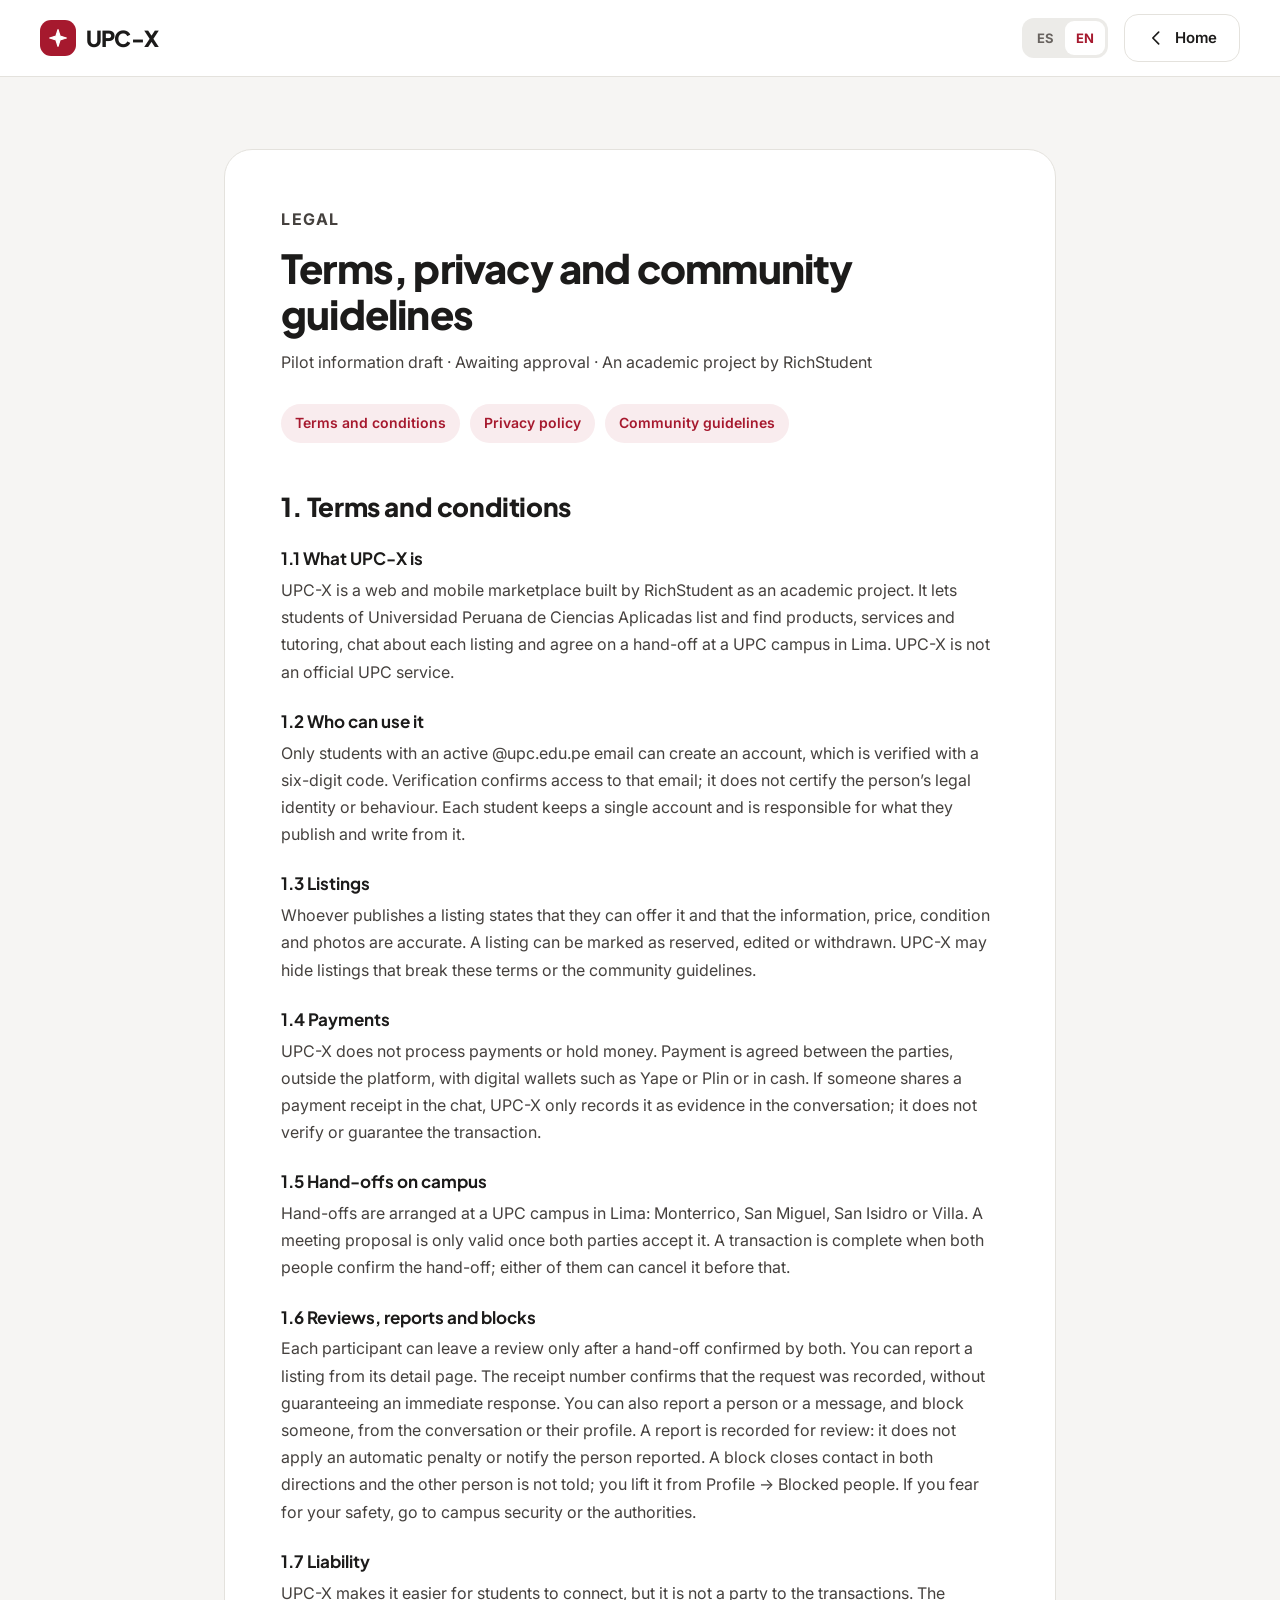
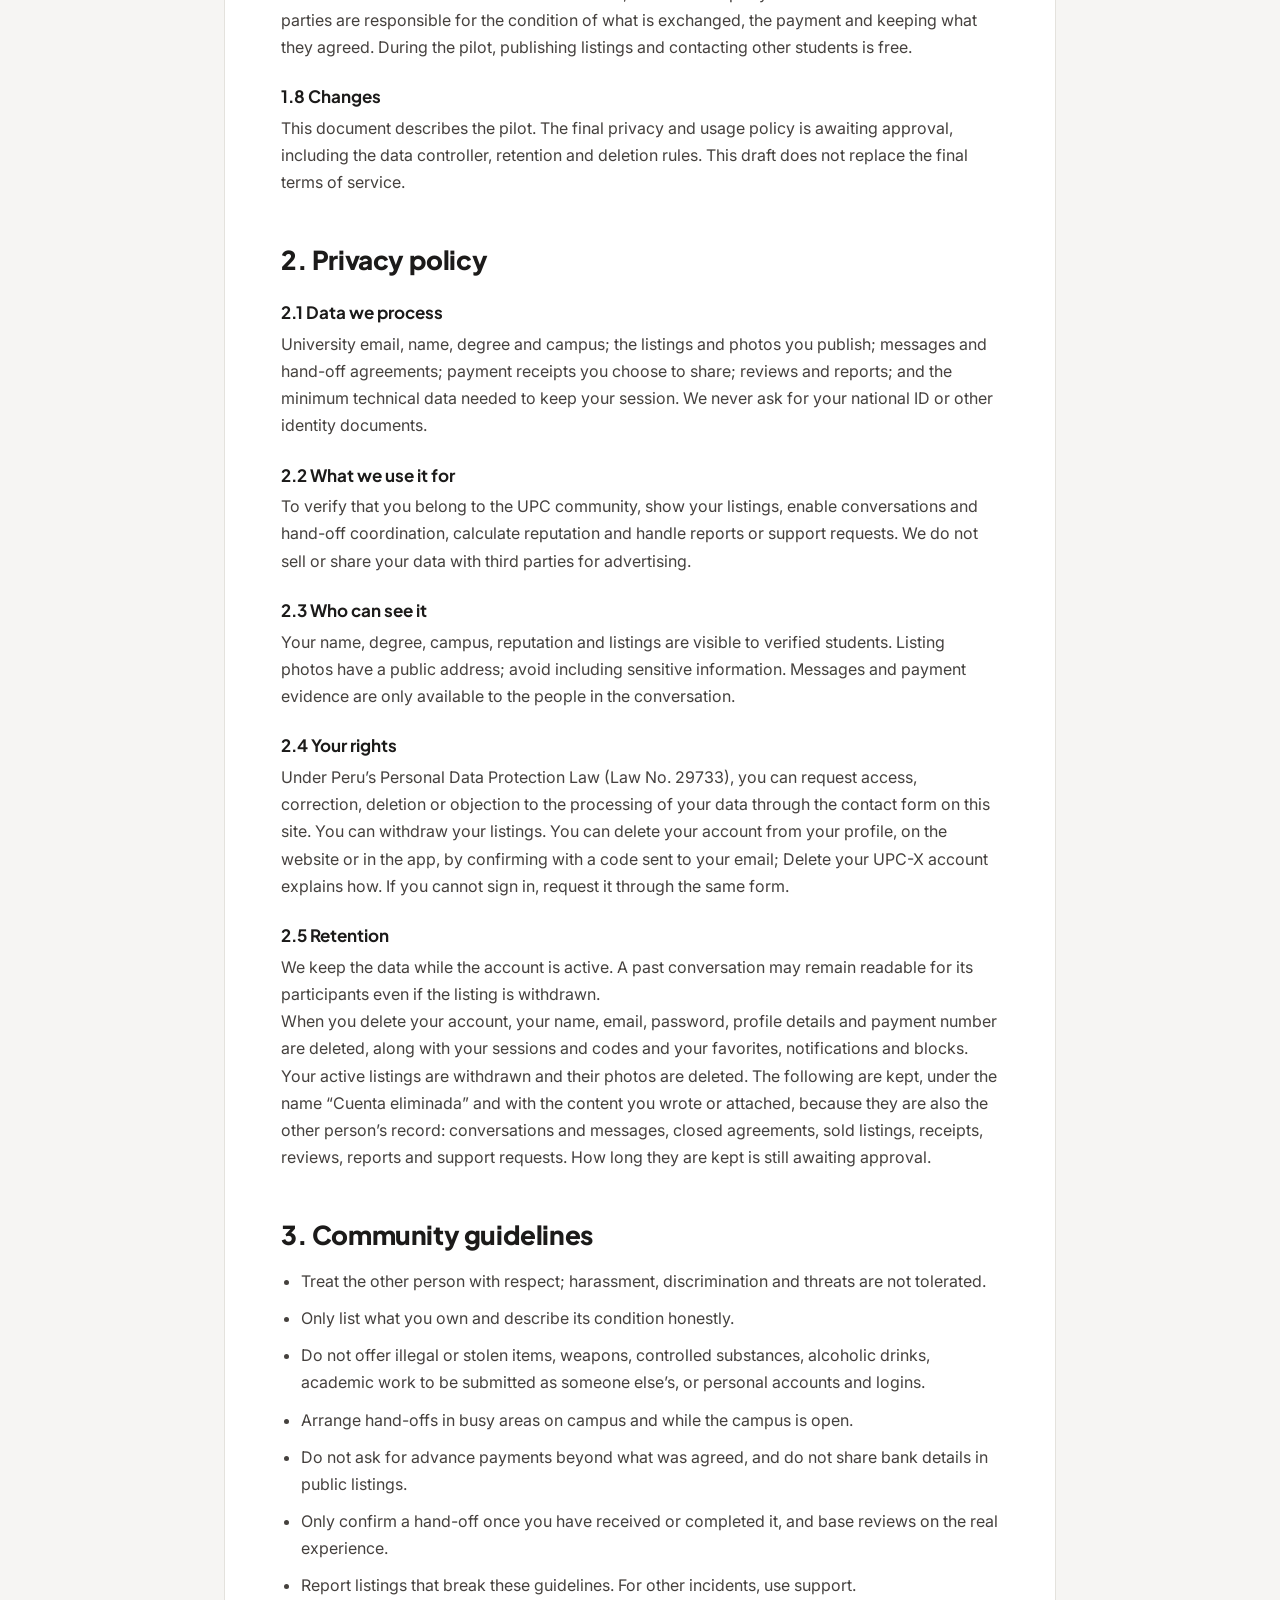
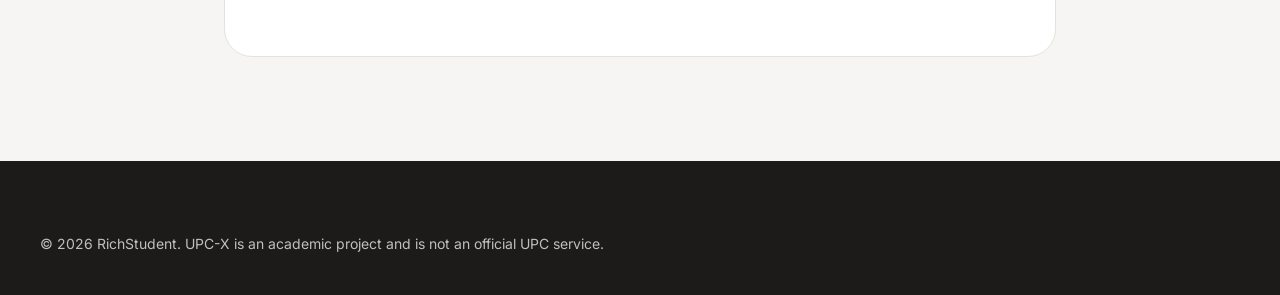
==== commit fdecaffb: "feat: eliminación de cuenta, reportes y bloqueos en la landing Añade el enlace público a la página d" ====
--- a/terminos.html
+++ b/terminos.html
@@ -73,8 +73,8 @@
           <p>UPC-X no procesa pagos ni retiene dinero. El pago se acuerda entre las partes, fuera de la plataforma, mediante billeteras digitales como Yape o Plin o en efectivo. Si una persona comparte en el chat una constancia de pago, UPC-X solo la registra como evidencia de la conversación; no comprueba ni garantiza la operación.</p>
           <h3>1.5 Entregas en campus</h3>
           <p>Las entregas se coordinan en una sede UPC de Lima: Monterrico, San Miguel, San Isidro o Villa. Una propuesta de encuentro solo es válida cuando ambas partes la aceptan. La transacción se considera completada cuando las dos personas confirman la entrega; cualquiera de ellas puede cancelarla antes.</p>
-          <h3>1.6 Reseñas y reportes</h3>
-          <p>Cada participante puede dejar una reseña solo después de una entrega confirmada por ambos. Puedes reportar un aviso desde su detalle. El número de recepción confirma que se registró la solicitud, sin garantizar una respuesta inmediata. El reporte de conversaciones y el bloqueo de usuarios todavía no están disponibles.</p>
+          <h3>1.6 Reseñas, reportes y bloqueos</h3>
+          <p>Cada participante puede dejar una reseña solo después de una entrega confirmada por ambos. Puedes reportar un aviso desde su detalle. El número de recepción confirma que se registró la solicitud, sin garantizar una respuesta inmediata. También puedes reportar a una persona o un mensaje, y bloquear a alguien, desde la conversación o su perfil. Un reporte queda registrado para su revisión: no aplica una sanción automática ni avisa a la persona reportada. Un bloqueo cierra el contacto en ambos sentidos y no se avisa a la otra persona; lo levantas desde Perfil → Personas bloqueadas. Si temes por tu seguridad, acude a la seguridad del campus o a las autoridades.</p>
           <h3>1.7 Responsabilidad</h3>
           <p>UPC-X facilita el contacto entre estudiantes, pero no es parte de las transacciones. Las partes son responsables del estado de lo intercambiado, del pago y del cumplimiento de lo acordado. Durante el piloto, publicar avisos y contactar a otros estudiantes no tiene costo.</p>
           <h3>1.8 Cambios</h3>
@@ -90,9 +90,10 @@
           <h3>2.3 Quién los ve</h3>
           <p>Tu nombre, carrera, sede, reputación y avisos son visibles para estudiantes verificados. Las fotos de avisos tienen una dirección pública; evita incluir datos sensibles. Los mensajes y las constancias solo están disponibles para quienes participan en la conversación.</p>
           <h3>2.4 Tus derechos</h3>
-          <p>Conforme a la Ley N.° 29733, Ley de Protección de Datos Personales del Perú, puedes solicitar acceso, rectificación, cancelación u oposición al tratamiento de tus datos mediante el <a href="index.html#contacto">formulario de contacto</a> del sitio. Puedes retirar tus avisos. Las aplicaciones todavía no ofrecen la eliminación de la cuenta: puedes solicitarla por ese mismo formulario.</p>
+          <p>Conforme a la Ley N.° 29733, Ley de Protección de Datos Personales del Perú, puedes solicitar acceso, rectificación, cancelación u oposición al tratamiento de tus datos mediante el <a href="index.html#contacto">formulario de contacto</a> del sitio. Puedes retirar tus avisos. Puedes eliminar tu cuenta desde tu perfil, en la web o en la app, confirmando con un código enviado a tu correo; <a href="https://app.upcx.tech/eliminar-cuenta">Eliminar tu cuenta de UPC-X</a> explica cómo hacerlo. Si no puedes entrar a tu cuenta, solicítalo por ese mismo formulario.</p>
           <h3>2.5 Conservación</h3>
           <p>Conservamos los datos mientras la cuenta esté activa. Una conversación histórica puede mantenerse legible para sus participantes aunque el aviso se retire.</p>
+          <p>Al eliminar la cuenta se borran tu nombre, correo, contraseña, datos de perfil y número de pago; tus sesiones y códigos; tus favoritos, notificaciones y bloqueos. Tus avisos en oferta se retiran y sus fotos se borran. Se conservan, a nombre de «Cuenta eliminada» y con el contenido que escribiste o adjuntaste, porque también son el registro de la otra persona: conversaciones y mensajes, acuerdos cerrados, avisos vendidos, comprobantes, reseñas, reportes y solicitudes de soporte. Su plazo de conservación aún está pendiente de aprobación.</p>
         </section>
 
         <section id="normas" aria-labelledby="normas-titulo">
@@ -131,8 +132,8 @@
           <p>UPC-X does not process payments or hold money. Payment is agreed between the parties, outside the platform, with digital wallets such as Yape or Plin or in cash. If someone shares a payment receipt in the chat, UPC-X only records it as evidence in the conversation; it does not verify or guarantee the transaction.</p>
           <h3>1.5 Hand-offs on campus</h3>
           <p>Hand-offs are arranged at a UPC campus in Lima: Monterrico, San Miguel, San Isidro or Villa. A meeting proposal is only valid once both parties accept it. A transaction is complete when both people confirm the hand-off; either of them can cancel it before that.</p>
-          <h3>1.6 Reviews and reports</h3>
-          <p>Each participant can leave a review only after a hand-off confirmed by both. You can report a listing from its detail page. The receipt number confirms that the request was recorded, without guaranteeing an immediate response. Conversation reporting and user blocking are not yet available.</p>
+          <h3>1.6 Reviews, reports and blocks</h3>
+          <p>Each participant can leave a review only after a hand-off confirmed by both. You can report a listing from its detail page. The receipt number confirms that the request was recorded, without guaranteeing an immediate response. You can also report a person or a message, and block someone, from the conversation or their profile. A report is recorded for review: it does not apply an automatic penalty or notify the person reported. A block closes contact in both directions and the other person is not told; you lift it from Profile → Blocked people. If you fear for your safety, go to campus security or the authorities.</p>
           <h3>1.7 Liability</h3>
           <p>UPC-X makes it easier for students to connect, but it is not a party to the transactions. The parties are responsible for the condition of what is exchanged, the payment and keeping what they agreed. During the pilot, publishing listings and contacting other students is free.</p>
           <h3>1.8 Changes</h3>
@@ -148,9 +149,10 @@
           <h3>2.3 Who can see it</h3>
           <p>Your name, degree, campus, reputation and listings are visible to verified students. Listing photos have a public address; avoid including sensitive information. Messages and payment evidence are only available to the people in the conversation.</p>
           <h3>2.4 Your rights</h3>
-          <p>Under Peru’s Personal Data Protection Law (Law No. 29733), you can request access, correction, deletion or objection to the processing of your data through the <a href="index.html#contacto">contact form</a> on this site. You can withdraw your listings. The apps do not yet offer account deletion: you can request it through the same form.</p>
+          <p>Under Peru’s Personal Data Protection Law (Law No. 29733), you can request access, correction, deletion or objection to the processing of your data through the <a href="index.html#contacto">contact form</a> on this site. You can withdraw your listings. You can delete your account from your profile, on the website or in the app, by confirming with a code sent to your email; <a href="https://app.upcx.tech/eliminar-cuenta">Delete your UPC-X account</a> explains how. If you cannot sign in, request it through the same form.</p>
           <h3>2.5 Retention</h3>
           <p>We keep the data while the account is active. A past conversation may remain readable for its participants even if the listing is withdrawn.</p>
+          <p>When you delete your account, your name, email, password, profile details and payment number are deleted, along with your sessions and codes and your favorites, notifications and blocks. Your active listings are withdrawn and their photos are deleted. The following are kept, under the name “Cuenta eliminada” and with the content you wrote or attached, because they are also the other person’s record: conversations and messages, closed agreements, sold listings, receipts, reviews, reports and support requests. How long they are kept is still awaiting approval.</p>
         </section>
 
         <section id="guidelines" aria-labelledby="guidelines-title">
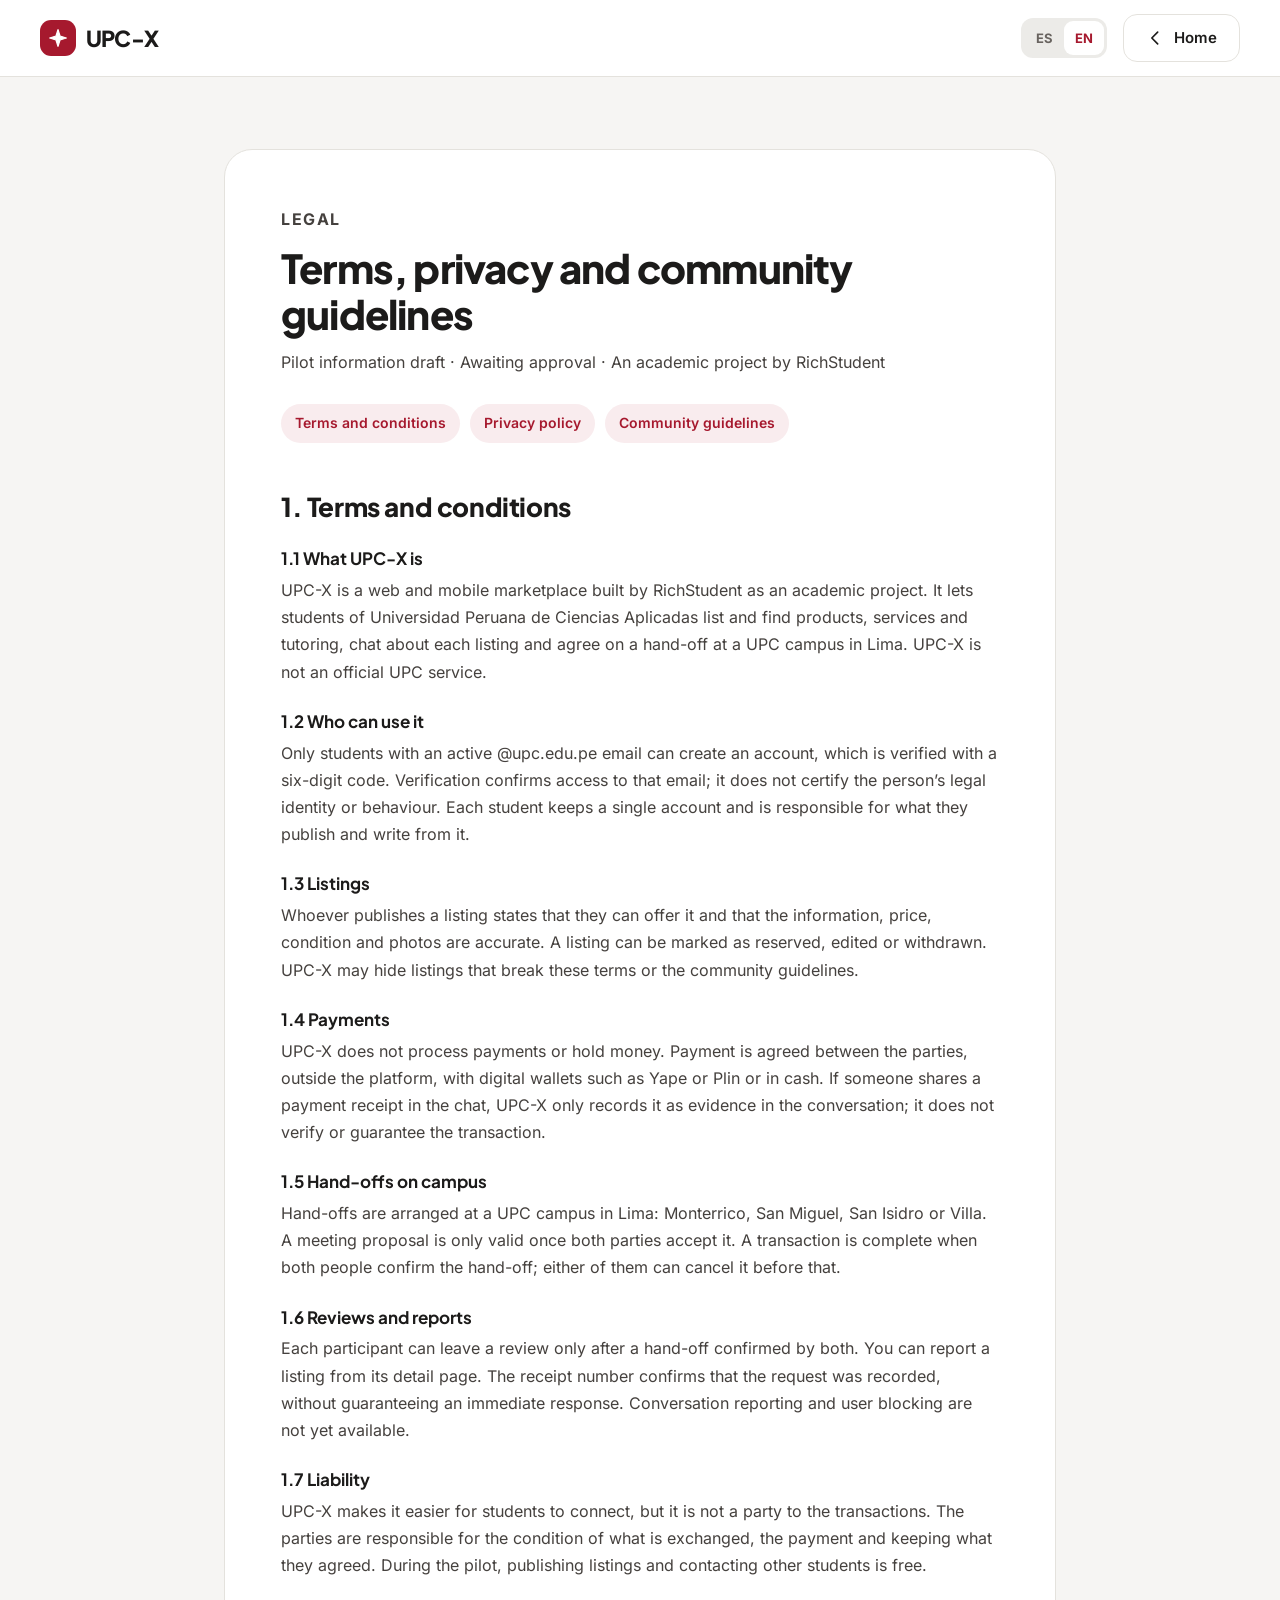
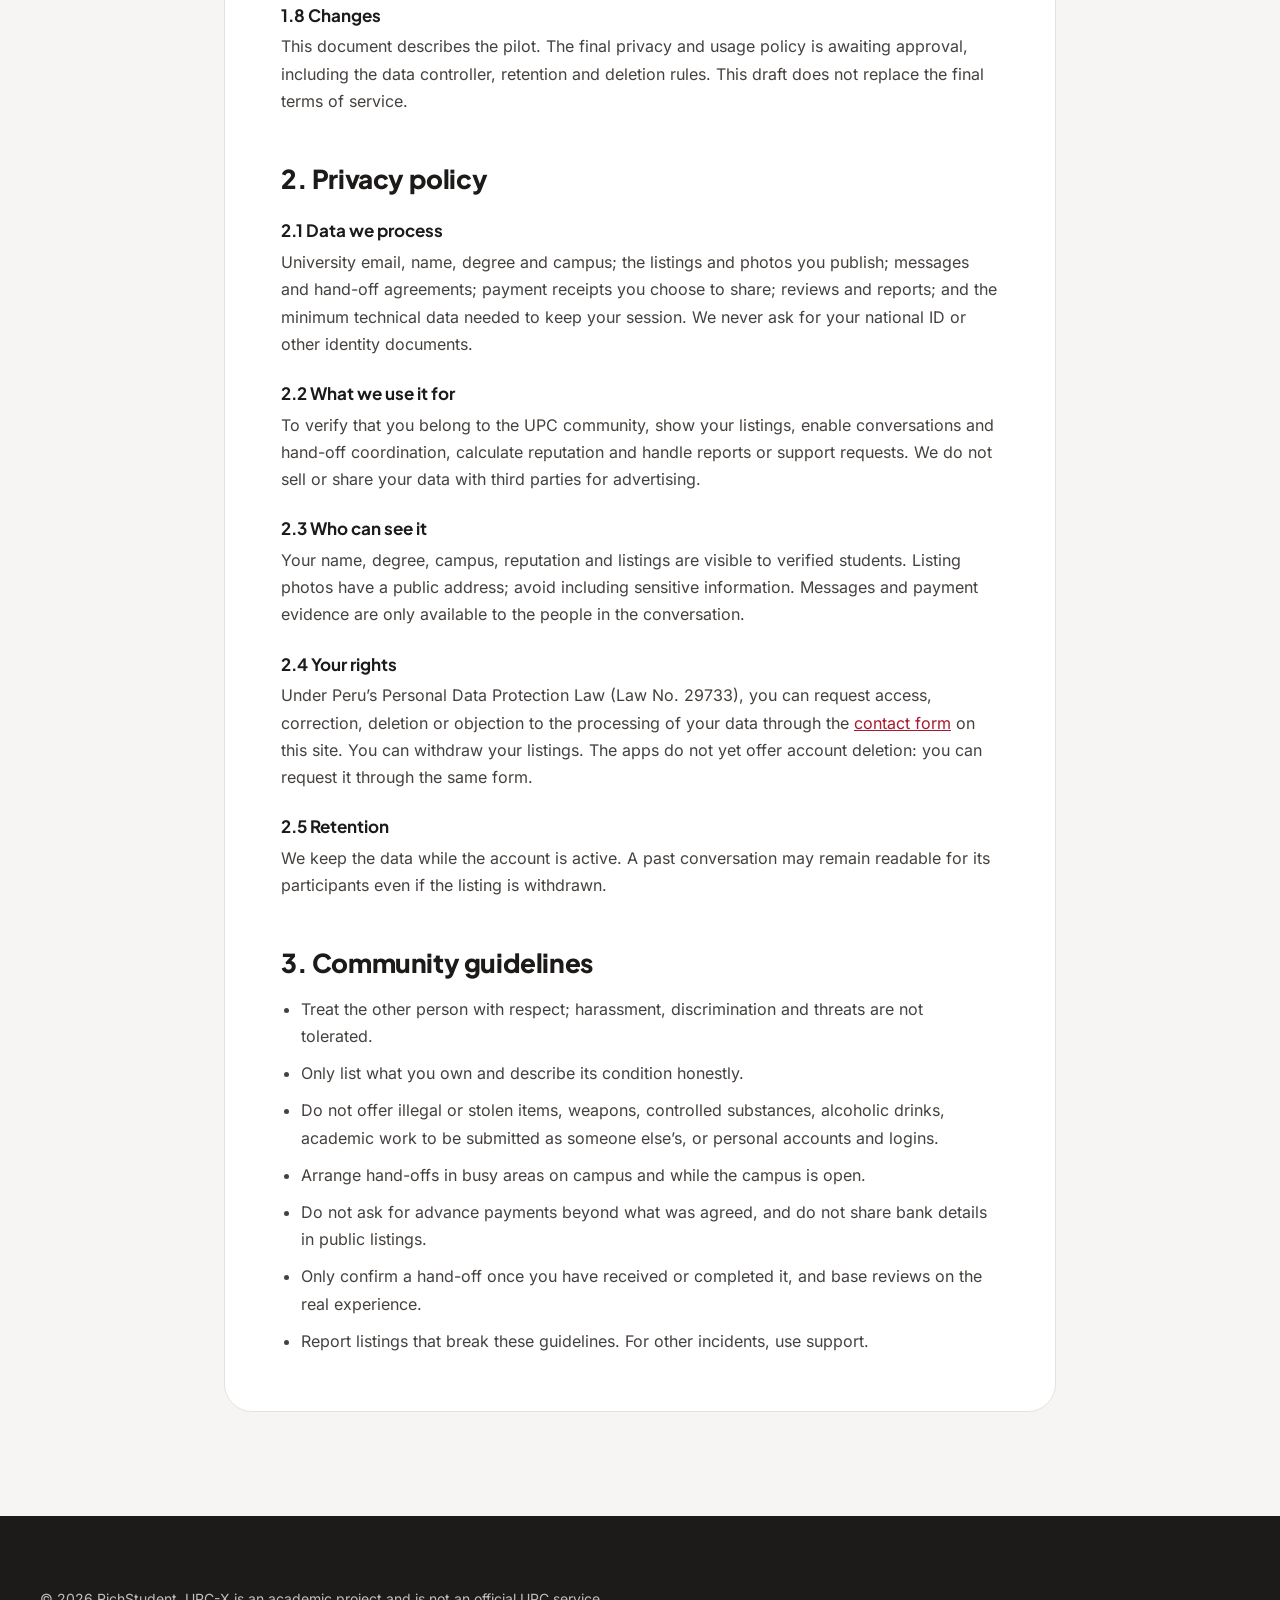
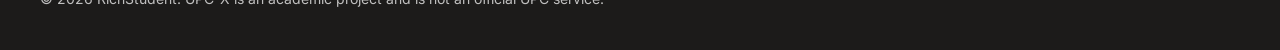
==== commit e0f76feb: "feat: fuentes propias, imágenes AVIF y WebP y aviso del servidor dormido Las fuentes se sirven desde" ====
--- a/terminos.html
+++ b/terminos.html
@@ -23,9 +23,9 @@
   <meta property="og:image:alt" content="Portada de UPC-X: estudiantes UPC intercambiando útiles y la aplicación en un celular.">
   <meta name="twitter:card" content="summary_large_image">
   <link rel="icon" href="assets/icons/favicon.svg" type="image/svg+xml">
-  <link rel="preconnect" href="https://fonts.googleapis.com">
-  <link rel="preconnect" href="https://fonts.gstatic.com" crossorigin>
-  <link href="https://fonts.googleapis.com/css2?family=Inter:wght@400;500;600;700&amp;family=Plus+Jakarta+Sans:wght@600;700;800&amp;display=swap" rel="stylesheet">
+  <link rel="preload" href="assets/fonts/inter-latin-400-normal.woff2" as="font" type="font/woff2" crossorigin>
+  <link rel="preload" href="assets/fonts/plus-jakarta-sans-latin-800-normal.woff2" as="font" type="font/woff2" crossorigin>
+  <link rel="stylesheet" href="css/fonts.css">
   <link rel="stylesheet" href="css/styles.css">
 </head>
 <body class="terms-page">
@@ -73,8 +73,8 @@
           <p>UPC-X no procesa pagos ni retiene dinero. El pago se acuerda entre las partes, fuera de la plataforma, mediante billeteras digitales como Yape o Plin o en efectivo. Si una persona comparte en el chat una constancia de pago, UPC-X solo la registra como evidencia de la conversación; no comprueba ni garantiza la operación.</p>
           <h3>1.5 Entregas en campus</h3>
           <p>Las entregas se coordinan en una sede UPC de Lima: Monterrico, San Miguel, San Isidro o Villa. Una propuesta de encuentro solo es válida cuando ambas partes la aceptan. La transacción se considera completada cuando las dos personas confirman la entrega; cualquiera de ellas puede cancelarla antes.</p>
-          <h3>1.6 Reseñas, reportes y bloqueos</h3>
-          <p>Cada participante puede dejar una reseña solo después de una entrega confirmada por ambos. Puedes reportar un aviso desde su detalle. El número de recepción confirma que se registró la solicitud, sin garantizar una respuesta inmediata. También puedes reportar a una persona o un mensaje, y bloquear a alguien, desde la conversación o su perfil. Un reporte queda registrado para su revisión: no aplica una sanción automática ni avisa a la persona reportada. Un bloqueo cierra el contacto en ambos sentidos y no se avisa a la otra persona; lo levantas desde Perfil → Personas bloqueadas. Si temes por tu seguridad, acude a la seguridad del campus o a las autoridades.</p>
+          <h3>1.6 Reseñas y reportes</h3>
+          <p>Cada participante puede dejar una reseña solo después de una entrega confirmada por ambos. Puedes reportar un aviso desde su detalle. El número de recepción confirma que se registró la solicitud, sin garantizar una respuesta inmediata. El reporte de conversaciones y el bloqueo de usuarios todavía no están disponibles.</p>
           <h3>1.7 Responsabilidad</h3>
           <p>UPC-X facilita el contacto entre estudiantes, pero no es parte de las transacciones. Las partes son responsables del estado de lo intercambiado, del pago y del cumplimiento de lo acordado. Durante el piloto, publicar avisos y contactar a otros estudiantes no tiene costo.</p>
           <h3>1.8 Cambios</h3>
@@ -90,10 +90,9 @@
           <h3>2.3 Quién los ve</h3>
           <p>Tu nombre, carrera, sede, reputación y avisos son visibles para estudiantes verificados. Las fotos de avisos tienen una dirección pública; evita incluir datos sensibles. Los mensajes y las constancias solo están disponibles para quienes participan en la conversación.</p>
           <h3>2.4 Tus derechos</h3>
-          <p>Conforme a la Ley N.° 29733, Ley de Protección de Datos Personales del Perú, puedes solicitar acceso, rectificación, cancelación u oposición al tratamiento de tus datos mediante el <a href="index.html#contacto">formulario de contacto</a> del sitio. Puedes retirar tus avisos. Puedes eliminar tu cuenta desde tu perfil, en la web o en la app, confirmando con un código enviado a tu correo; <a href="https://app.upcx.tech/eliminar-cuenta">Eliminar tu cuenta de UPC-X</a> explica cómo hacerlo. Si no puedes entrar a tu cuenta, solicítalo por ese mismo formulario.</p>
+          <p>Conforme a la Ley N.° 29733, Ley de Protección de Datos Personales del Perú, puedes solicitar acceso, rectificación, cancelación u oposición al tratamiento de tus datos mediante el <a href="index.html#contacto">formulario de contacto</a> del sitio. Puedes retirar tus avisos. Las aplicaciones todavía no ofrecen la eliminación de la cuenta: puedes solicitarla por ese mismo formulario.</p>
           <h3>2.5 Conservación</h3>
           <p>Conservamos los datos mientras la cuenta esté activa. Una conversación histórica puede mantenerse legible para sus participantes aunque el aviso se retire.</p>
-          <p>Al eliminar la cuenta se borran tu nombre, correo, contraseña, datos de perfil y número de pago; tus sesiones y códigos; tus favoritos, notificaciones y bloqueos. Tus avisos en oferta se retiran y sus fotos se borran. Se conservan, a nombre de «Cuenta eliminada» y con el contenido que escribiste o adjuntaste, porque también son el registro de la otra persona: conversaciones y mensajes, acuerdos cerrados, avisos vendidos, comprobantes, reseñas, reportes y solicitudes de soporte. Su plazo de conservación aún está pendiente de aprobación.</p>
         </section>
 
         <section id="normas" aria-labelledby="normas-titulo">
@@ -132,8 +131,8 @@
           <p>UPC-X does not process payments or hold money. Payment is agreed between the parties, outside the platform, with digital wallets such as Yape or Plin or in cash. If someone shares a payment receipt in the chat, UPC-X only records it as evidence in the conversation; it does not verify or guarantee the transaction.</p>
           <h3>1.5 Hand-offs on campus</h3>
           <p>Hand-offs are arranged at a UPC campus in Lima: Monterrico, San Miguel, San Isidro or Villa. A meeting proposal is only valid once both parties accept it. A transaction is complete when both people confirm the hand-off; either of them can cancel it before that.</p>
-          <h3>1.6 Reviews, reports and blocks</h3>
-          <p>Each participant can leave a review only after a hand-off confirmed by both. You can report a listing from its detail page. The receipt number confirms that the request was recorded, without guaranteeing an immediate response. You can also report a person or a message, and block someone, from the conversation or their profile. A report is recorded for review: it does not apply an automatic penalty or notify the person reported. A block closes contact in both directions and the other person is not told; you lift it from Profile → Blocked people. If you fear for your safety, go to campus security or the authorities.</p>
+          <h3>1.6 Reviews and reports</h3>
+          <p>Each participant can leave a review only after a hand-off confirmed by both. You can report a listing from its detail page. The receipt number confirms that the request was recorded, without guaranteeing an immediate response. Conversation reporting and user blocking are not yet available.</p>
           <h3>1.7 Liability</h3>
           <p>UPC-X makes it easier for students to connect, but it is not a party to the transactions. The parties are responsible for the condition of what is exchanged, the payment and keeping what they agreed. During the pilot, publishing listings and contacting other students is free.</p>
           <h3>1.8 Changes</h3>
@@ -149,10 +148,9 @@
           <h3>2.3 Who can see it</h3>
           <p>Your name, degree, campus, reputation and listings are visible to verified students. Listing photos have a public address; avoid including sensitive information. Messages and payment evidence are only available to the people in the conversation.</p>
           <h3>2.4 Your rights</h3>
-          <p>Under Peru’s Personal Data Protection Law (Law No. 29733), you can request access, correction, deletion or objection to the processing of your data through the <a href="index.html#contacto">contact form</a> on this site. You can withdraw your listings. You can delete your account from your profile, on the website or in the app, by confirming with a code sent to your email; <a href="https://app.upcx.tech/eliminar-cuenta">Delete your UPC-X account</a> explains how. If you cannot sign in, request it through the same form.</p>
+          <p>Under Peru’s Personal Data Protection Law (Law No. 29733), you can request access, correction, deletion or objection to the processing of your data through the <a href="index.html#contacto">contact form</a> on this site. You can withdraw your listings. The apps do not yet offer account deletion: you can request it through the same form.</p>
           <h3>2.5 Retention</h3>
           <p>We keep the data while the account is active. A past conversation may remain readable for its participants even if the listing is withdrawn.</p>
-          <p>When you delete your account, your name, email, password, profile details and payment number are deleted, along with your sessions and codes and your favorites, notifications and blocks. Your active listings are withdrawn and their photos are deleted. The following are kept, under the name “Cuenta eliminada” and with the content you wrote or attached, because they are also the other person’s record: conversations and messages, closed agreements, sold listings, receipts, reviews, reports and support requests. How long they are kept is still awaiting approval.</p>
         </section>
 
         <section id="guidelines" aria-labelledby="guidelines-title">
--- a/css/fonts.css
+++ b/css/fonts.css
@@ -0,0 +1,7 @@
+@font-face { font-family: 'Inter'; font-style: normal; font-weight: 400; font-display: swap; src: url('../assets/fonts/inter-latin-400-normal.woff2') format('woff2'); }
+@font-face { font-family: 'Inter'; font-style: normal; font-weight: 500; font-display: swap; src: url('../assets/fonts/inter-latin-500-normal.woff2') format('woff2'); }
+@font-face { font-family: 'Inter'; font-style: normal; font-weight: 600; font-display: swap; src: url('../assets/fonts/inter-latin-600-normal.woff2') format('woff2'); }
+@font-face { font-family: 'Inter'; font-style: normal; font-weight: 700; font-display: swap; src: url('../assets/fonts/inter-latin-700-normal.woff2') format('woff2'); }
+@font-face { font-family: 'Plus Jakarta Sans'; font-style: normal; font-weight: 600; font-display: swap; src: url('../assets/fonts/plus-jakarta-sans-latin-600-normal.woff2') format('woff2'); }
+@font-face { font-family: 'Plus Jakarta Sans'; font-style: normal; font-weight: 700; font-display: swap; src: url('../assets/fonts/plus-jakarta-sans-latin-700-normal.woff2') format('woff2'); }
+@font-face { font-family: 'Plus Jakarta Sans'; font-style: normal; font-weight: 800; font-display: swap; src: url('../assets/fonts/plus-jakarta-sans-latin-800-normal.woff2') format('woff2'); }
--- a/css/styles.css
+++ b/css/styles.css
@@ -1051,6 +1051,15 @@
   margin-top: 6px;
 }
 
+.terms section p + p {
+  margin-top: 12px;
+}
+
+.terms section p a {
+  color: var(--primary);
+  text-decoration: underline;
+}
+
 .terms-list {
   display: flex;
   flex-direction: column;
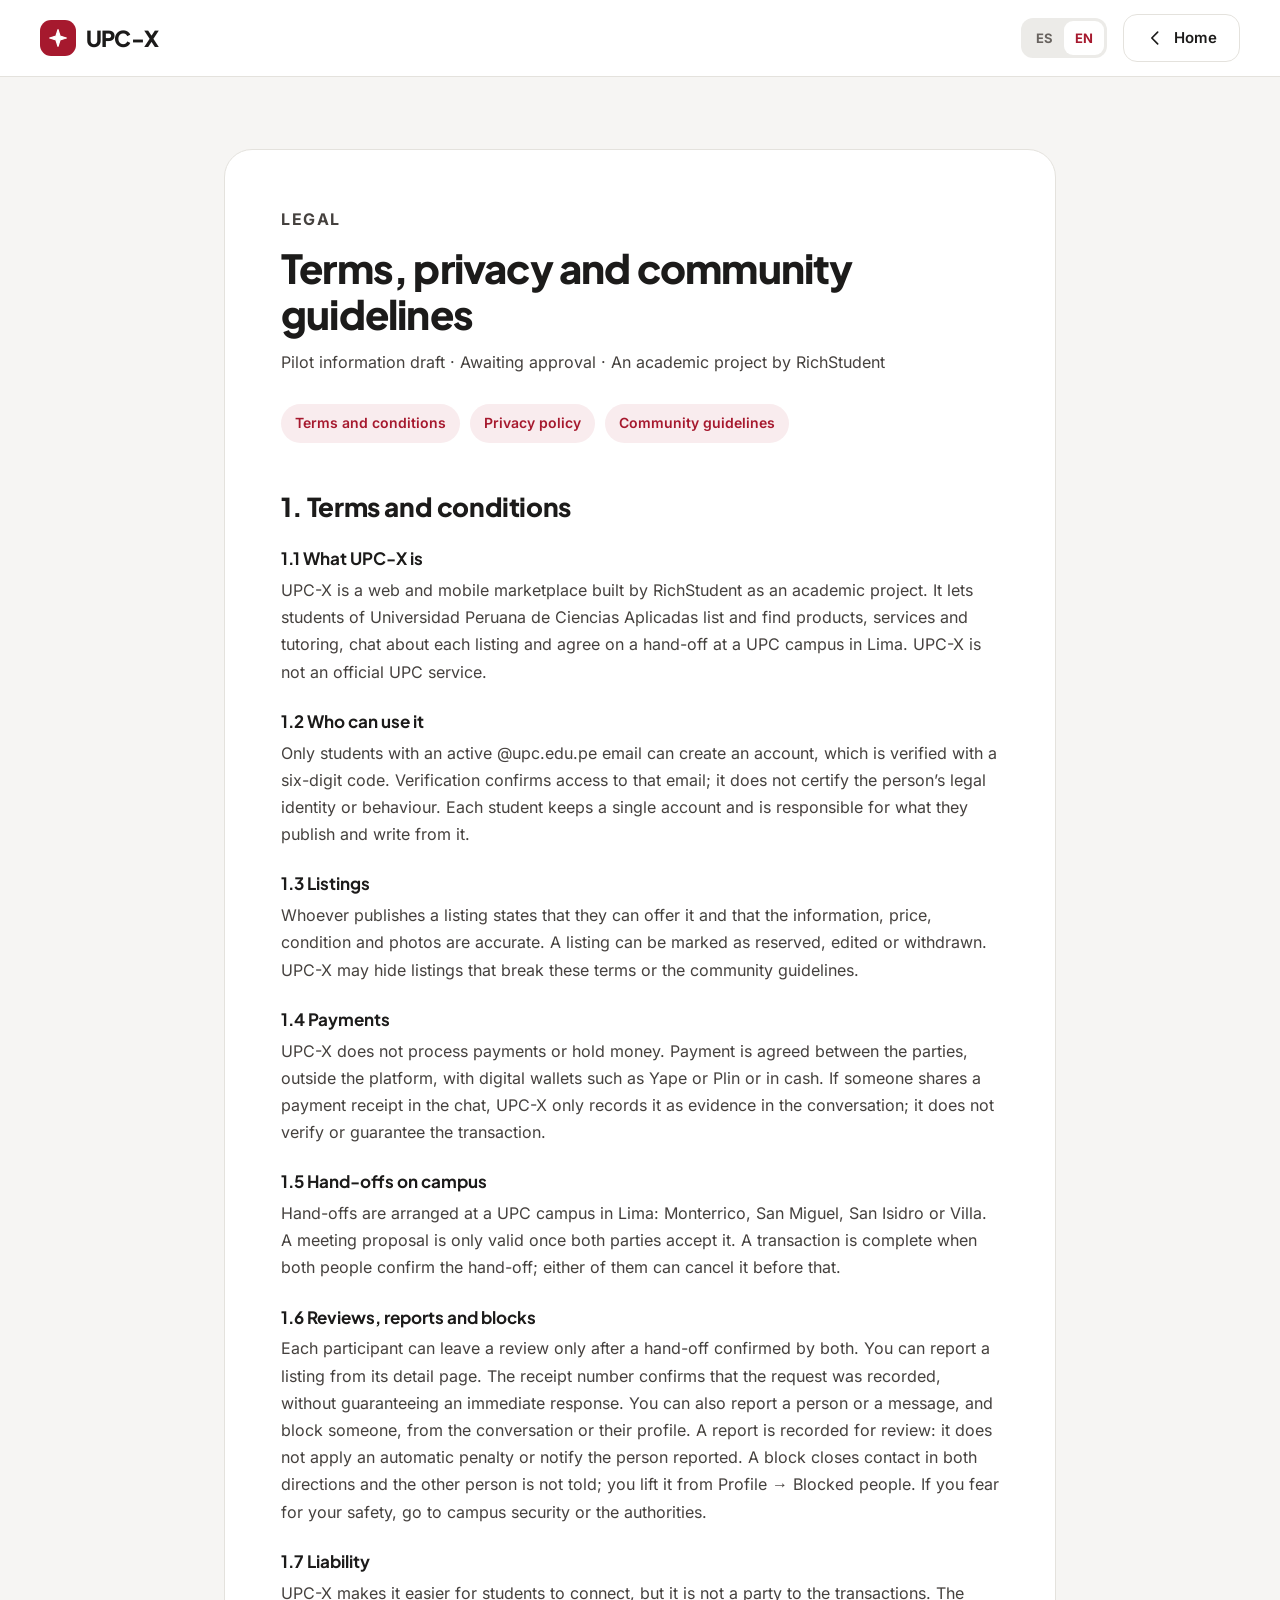
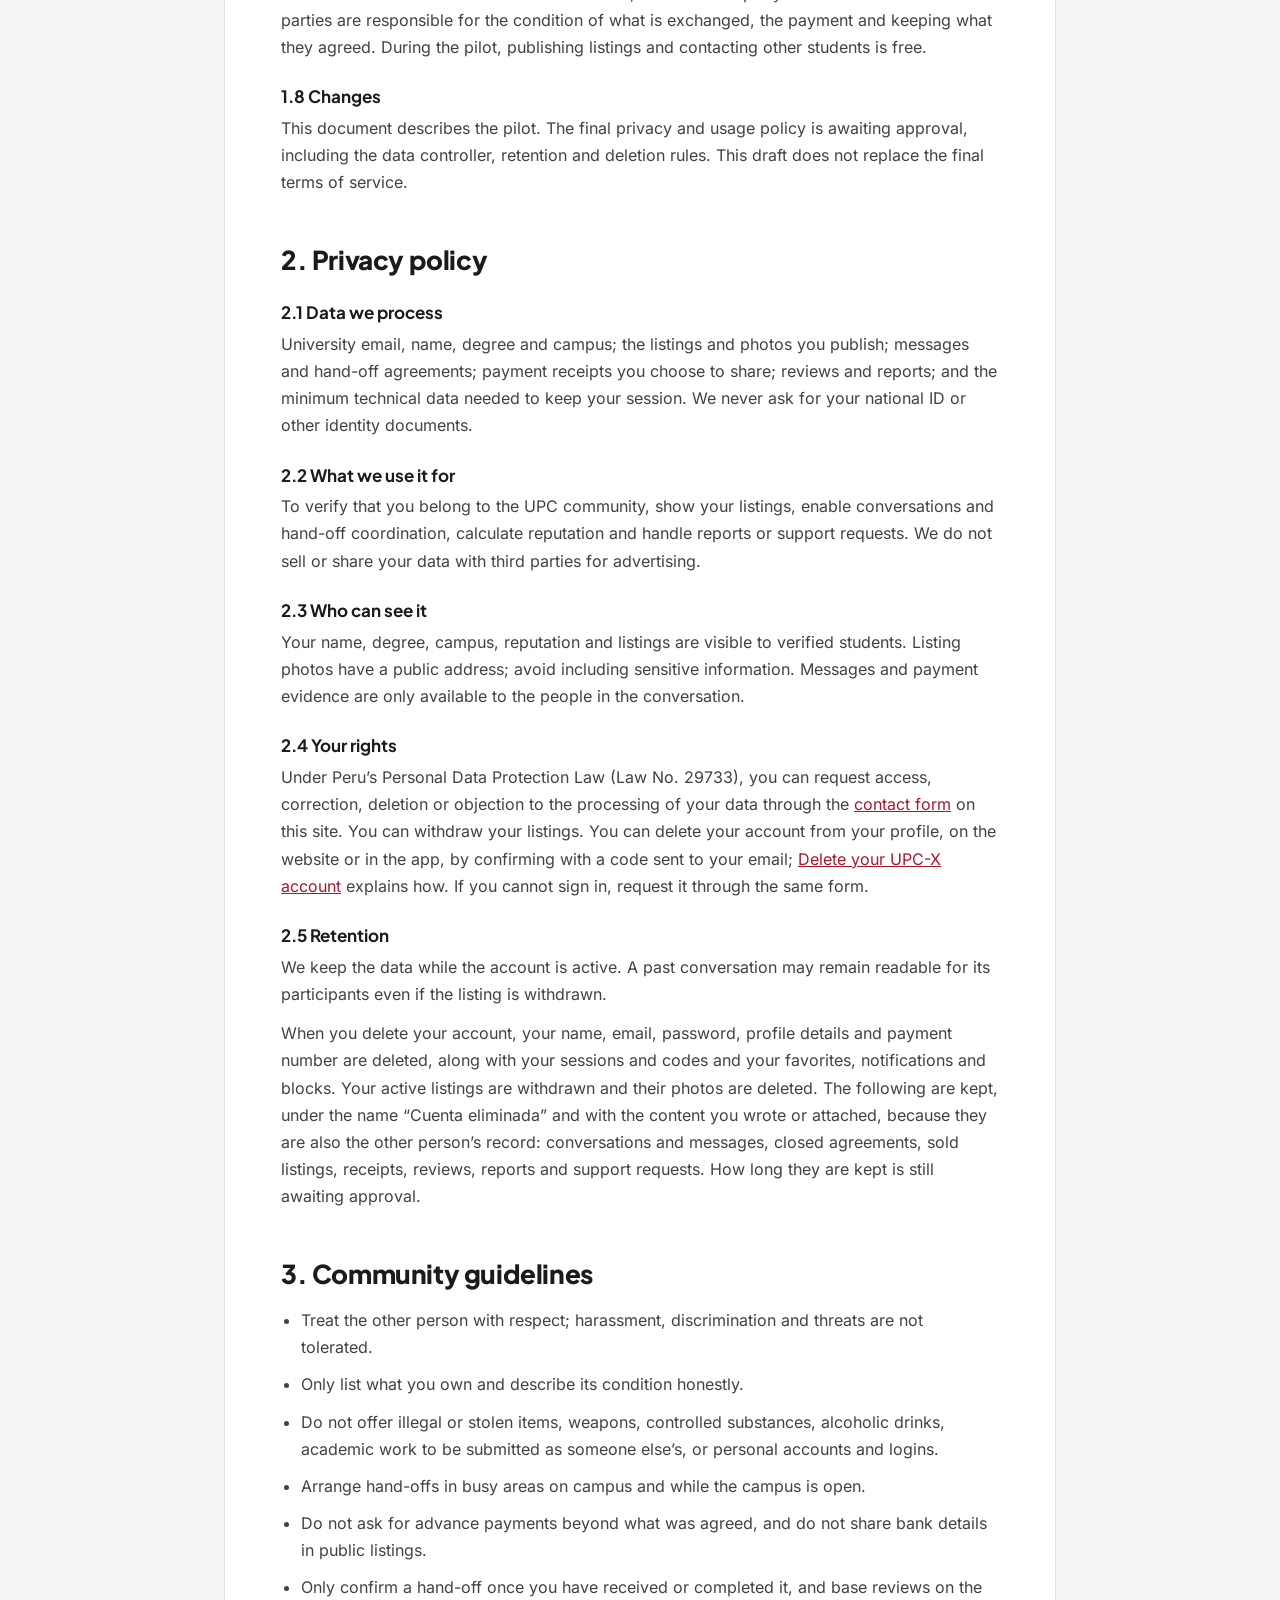
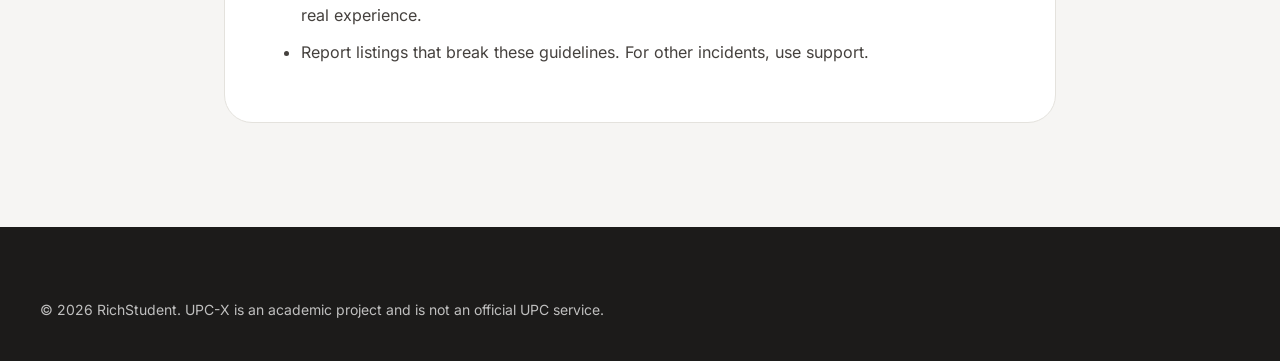
==== commit 62d42b33: "chore: integrar main antes de publicar" ====
--- a/terminos.html
+++ b/terminos.html
@@ -73,8 +73,8 @@
           <p>UPC-X no procesa pagos ni retiene dinero. El pago se acuerda entre las partes, fuera de la plataforma, mediante billeteras digitales como Yape o Plin o en efectivo. Si una persona comparte en el chat una constancia de pago, UPC-X solo la registra como evidencia de la conversación; no comprueba ni garantiza la operación.</p>
           <h3>1.5 Entregas en campus</h3>
           <p>Las entregas se coordinan en una sede UPC de Lima: Monterrico, San Miguel, San Isidro o Villa. Una propuesta de encuentro solo es válida cuando ambas partes la aceptan. La transacción se considera completada cuando las dos personas confirman la entrega; cualquiera de ellas puede cancelarla antes.</p>
-          <h3>1.6 Reseñas y reportes</h3>
-          <p>Cada participante puede dejar una reseña solo después de una entrega confirmada por ambos. Puedes reportar un aviso desde su detalle. El número de recepción confirma que se registró la solicitud, sin garantizar una respuesta inmediata. El reporte de conversaciones y el bloqueo de usuarios todavía no están disponibles.</p>
+          <h3>1.6 Reseñas, reportes y bloqueos</h3>
+          <p>Cada participante puede dejar una reseña solo después de una entrega confirmada por ambos. Puedes reportar un aviso desde su detalle. El número de recepción confirma que se registró la solicitud, sin garantizar una respuesta inmediata. También puedes reportar a una persona o un mensaje, y bloquear a alguien, desde la conversación o su perfil. Un reporte queda registrado para su revisión: no aplica una sanción automática ni avisa a la persona reportada. Un bloqueo cierra el contacto en ambos sentidos y no se avisa a la otra persona; lo levantas desde Perfil → Personas bloqueadas. Si temes por tu seguridad, acude a la seguridad del campus o a las autoridades.</p>
           <h3>1.7 Responsabilidad</h3>
           <p>UPC-X facilita el contacto entre estudiantes, pero no es parte de las transacciones. Las partes son responsables del estado de lo intercambiado, del pago y del cumplimiento de lo acordado. Durante el piloto, publicar avisos y contactar a otros estudiantes no tiene costo.</p>
           <h3>1.8 Cambios</h3>
@@ -90,9 +90,10 @@
           <h3>2.3 Quién los ve</h3>
           <p>Tu nombre, carrera, sede, reputación y avisos son visibles para estudiantes verificados. Las fotos de avisos tienen una dirección pública; evita incluir datos sensibles. Los mensajes y las constancias solo están disponibles para quienes participan en la conversación.</p>
           <h3>2.4 Tus derechos</h3>
-          <p>Conforme a la Ley N.° 29733, Ley de Protección de Datos Personales del Perú, puedes solicitar acceso, rectificación, cancelación u oposición al tratamiento de tus datos mediante el <a href="index.html#contacto">formulario de contacto</a> del sitio. Puedes retirar tus avisos. Las aplicaciones todavía no ofrecen la eliminación de la cuenta: puedes solicitarla por ese mismo formulario.</p>
+          <p>Conforme a la Ley N.° 29733, Ley de Protección de Datos Personales del Perú, puedes solicitar acceso, rectificación, cancelación u oposición al tratamiento de tus datos mediante el <a href="index.html#contacto">formulario de contacto</a> del sitio. Puedes retirar tus avisos. Puedes eliminar tu cuenta desde tu perfil, en la web o en la app, confirmando con un código enviado a tu correo; <a href="https://app.upcx.tech/eliminar-cuenta">Eliminar tu cuenta de UPC-X</a> explica cómo hacerlo. Si no puedes entrar a tu cuenta, solicítalo por ese mismo formulario.</p>
           <h3>2.5 Conservación</h3>
           <p>Conservamos los datos mientras la cuenta esté activa. Una conversación histórica puede mantenerse legible para sus participantes aunque el aviso se retire.</p>
+          <p>Al eliminar la cuenta se borran tu nombre, correo, contraseña, datos de perfil y número de pago; tus sesiones y códigos; tus favoritos, notificaciones y bloqueos. Tus avisos en oferta se retiran y sus fotos se borran. Se conservan, a nombre de «Cuenta eliminada» y con el contenido que escribiste o adjuntaste, porque también son el registro de la otra persona: conversaciones y mensajes, acuerdos cerrados, avisos vendidos, comprobantes, reseñas, reportes y solicitudes de soporte. Su plazo de conservación aún está pendiente de aprobación.</p>
         </section>
 
         <section id="normas" aria-labelledby="normas-titulo">
@@ -131,8 +132,8 @@
           <p>UPC-X does not process payments or hold money. Payment is agreed between the parties, outside the platform, with digital wallets such as Yape or Plin or in cash. If someone shares a payment receipt in the chat, UPC-X only records it as evidence in the conversation; it does not verify or guarantee the transaction.</p>
           <h3>1.5 Hand-offs on campus</h3>
           <p>Hand-offs are arranged at a UPC campus in Lima: Monterrico, San Miguel, San Isidro or Villa. A meeting proposal is only valid once both parties accept it. A transaction is complete when both people confirm the hand-off; either of them can cancel it before that.</p>
-          <h3>1.6 Reviews and reports</h3>
-          <p>Each participant can leave a review only after a hand-off confirmed by both. You can report a listing from its detail page. The receipt number confirms that the request was recorded, without guaranteeing an immediate response. Conversation reporting and user blocking are not yet available.</p>
+          <h3>1.6 Reviews, reports and blocks</h3>
+          <p>Each participant can leave a review only after a hand-off confirmed by both. You can report a listing from its detail page. The receipt number confirms that the request was recorded, without guaranteeing an immediate response. You can also report a person or a message, and block someone, from the conversation or their profile. A report is recorded for review: it does not apply an automatic penalty or notify the person reported. A block closes contact in both directions and the other person is not told; you lift it from Profile → Blocked people. If you fear for your safety, go to campus security or the authorities.</p>
           <h3>1.7 Liability</h3>
           <p>UPC-X makes it easier for students to connect, but it is not a party to the transactions. The parties are responsible for the condition of what is exchanged, the payment and keeping what they agreed. During the pilot, publishing listings and contacting other students is free.</p>
           <h3>1.8 Changes</h3>
@@ -148,9 +149,10 @@
           <h3>2.3 Who can see it</h3>
           <p>Your name, degree, campus, reputation and listings are visible to verified students. Listing photos have a public address; avoid including sensitive information. Messages and payment evidence are only available to the people in the conversation.</p>
           <h3>2.4 Your rights</h3>
-          <p>Under Peru’s Personal Data Protection Law (Law No. 29733), you can request access, correction, deletion or objection to the processing of your data through the <a href="index.html#contacto">contact form</a> on this site. You can withdraw your listings. The apps do not yet offer account deletion: you can request it through the same form.</p>
+          <p>Under Peru’s Personal Data Protection Law (Law No. 29733), you can request access, correction, deletion or objection to the processing of your data through the <a href="index.html#contacto">contact form</a> on this site. You can withdraw your listings. You can delete your account from your profile, on the website or in the app, by confirming with a code sent to your email; <a href="https://app.upcx.tech/eliminar-cuenta">Delete your UPC-X account</a> explains how. If you cannot sign in, request it through the same form.</p>
           <h3>2.5 Retention</h3>
           <p>We keep the data while the account is active. A past conversation may remain readable for its participants even if the listing is withdrawn.</p>
+          <p>When you delete your account, your name, email, password, profile details and payment number are deleted, along with your sessions and codes and your favorites, notifications and blocks. Your active listings are withdrawn and their photos are deleted. The following are kept, under the name “Cuenta eliminada” and with the content you wrote or attached, because they are also the other person’s record: conversations and messages, closed agreements, sold listings, receipts, reviews, reports and support requests. How long they are kept is still awaiting approval.</p>
         </section>
 
         <section id="guidelines" aria-labelledby="guidelines-title">
